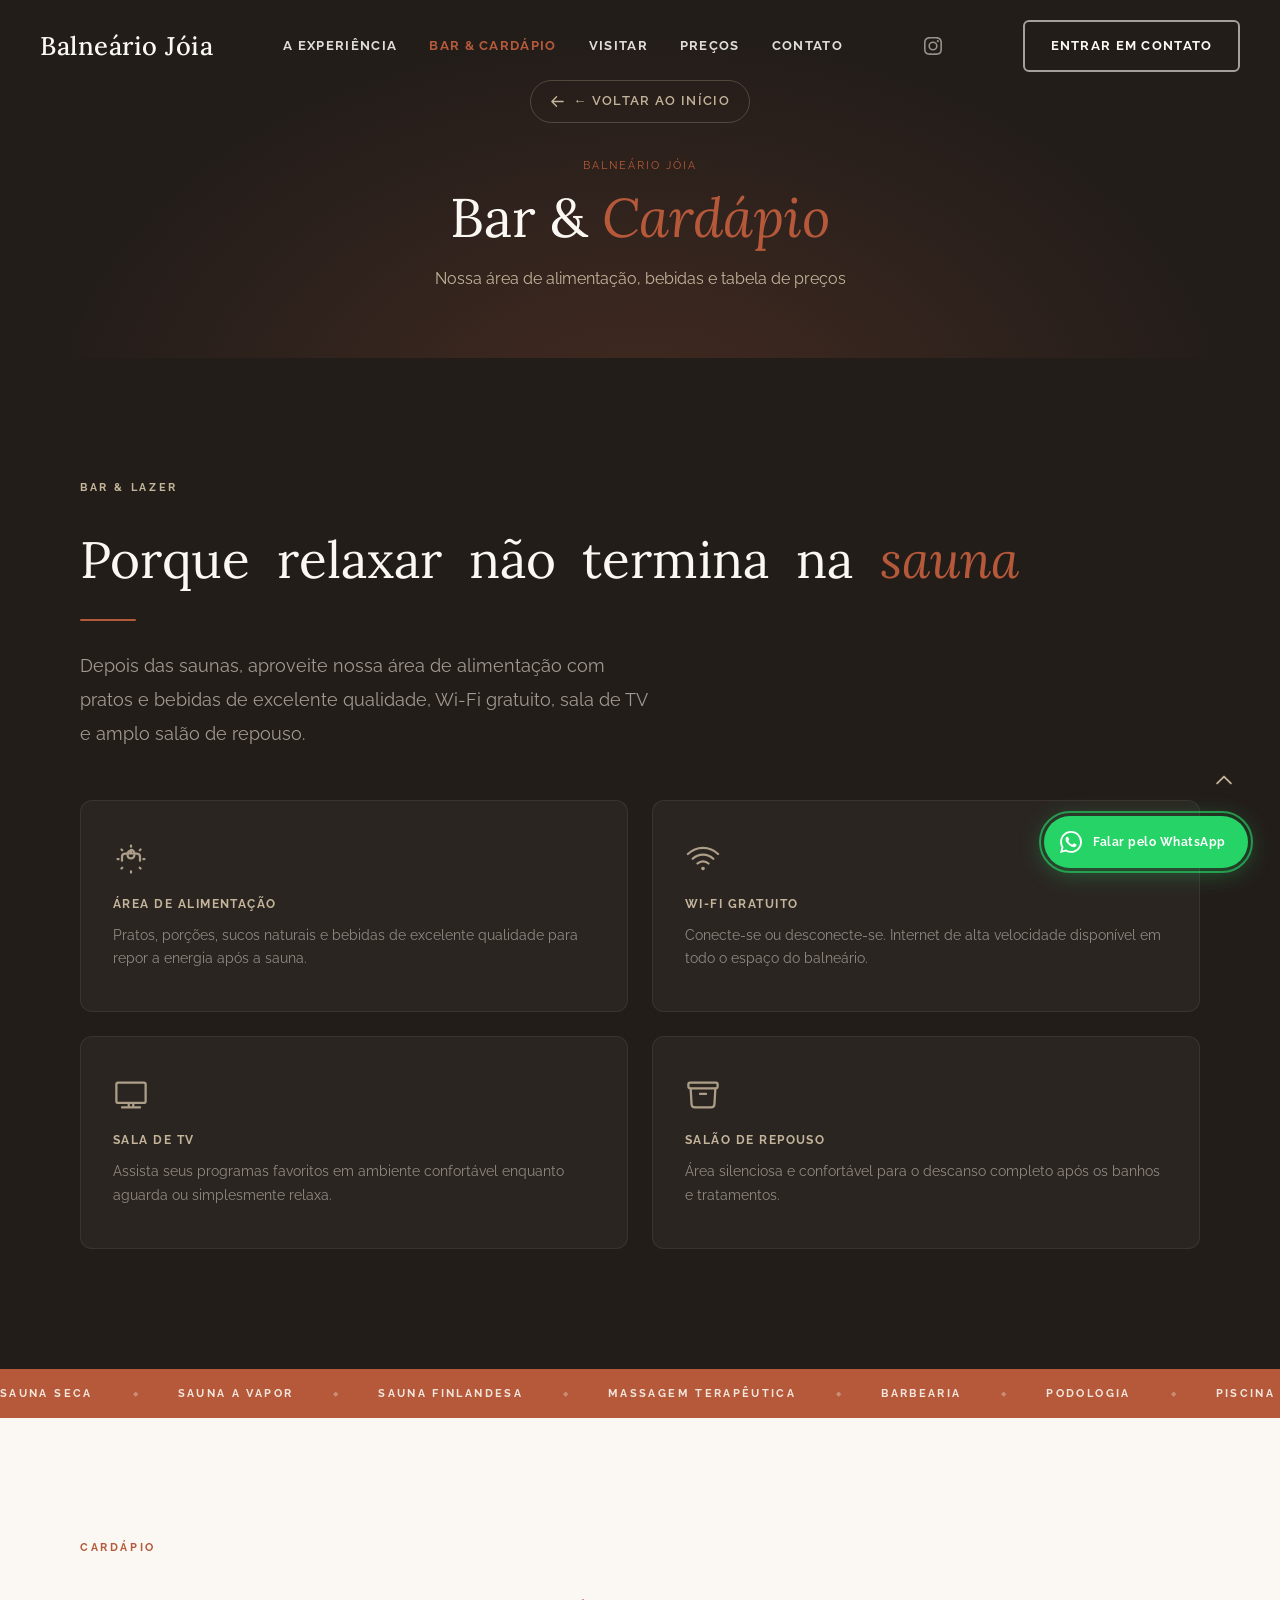
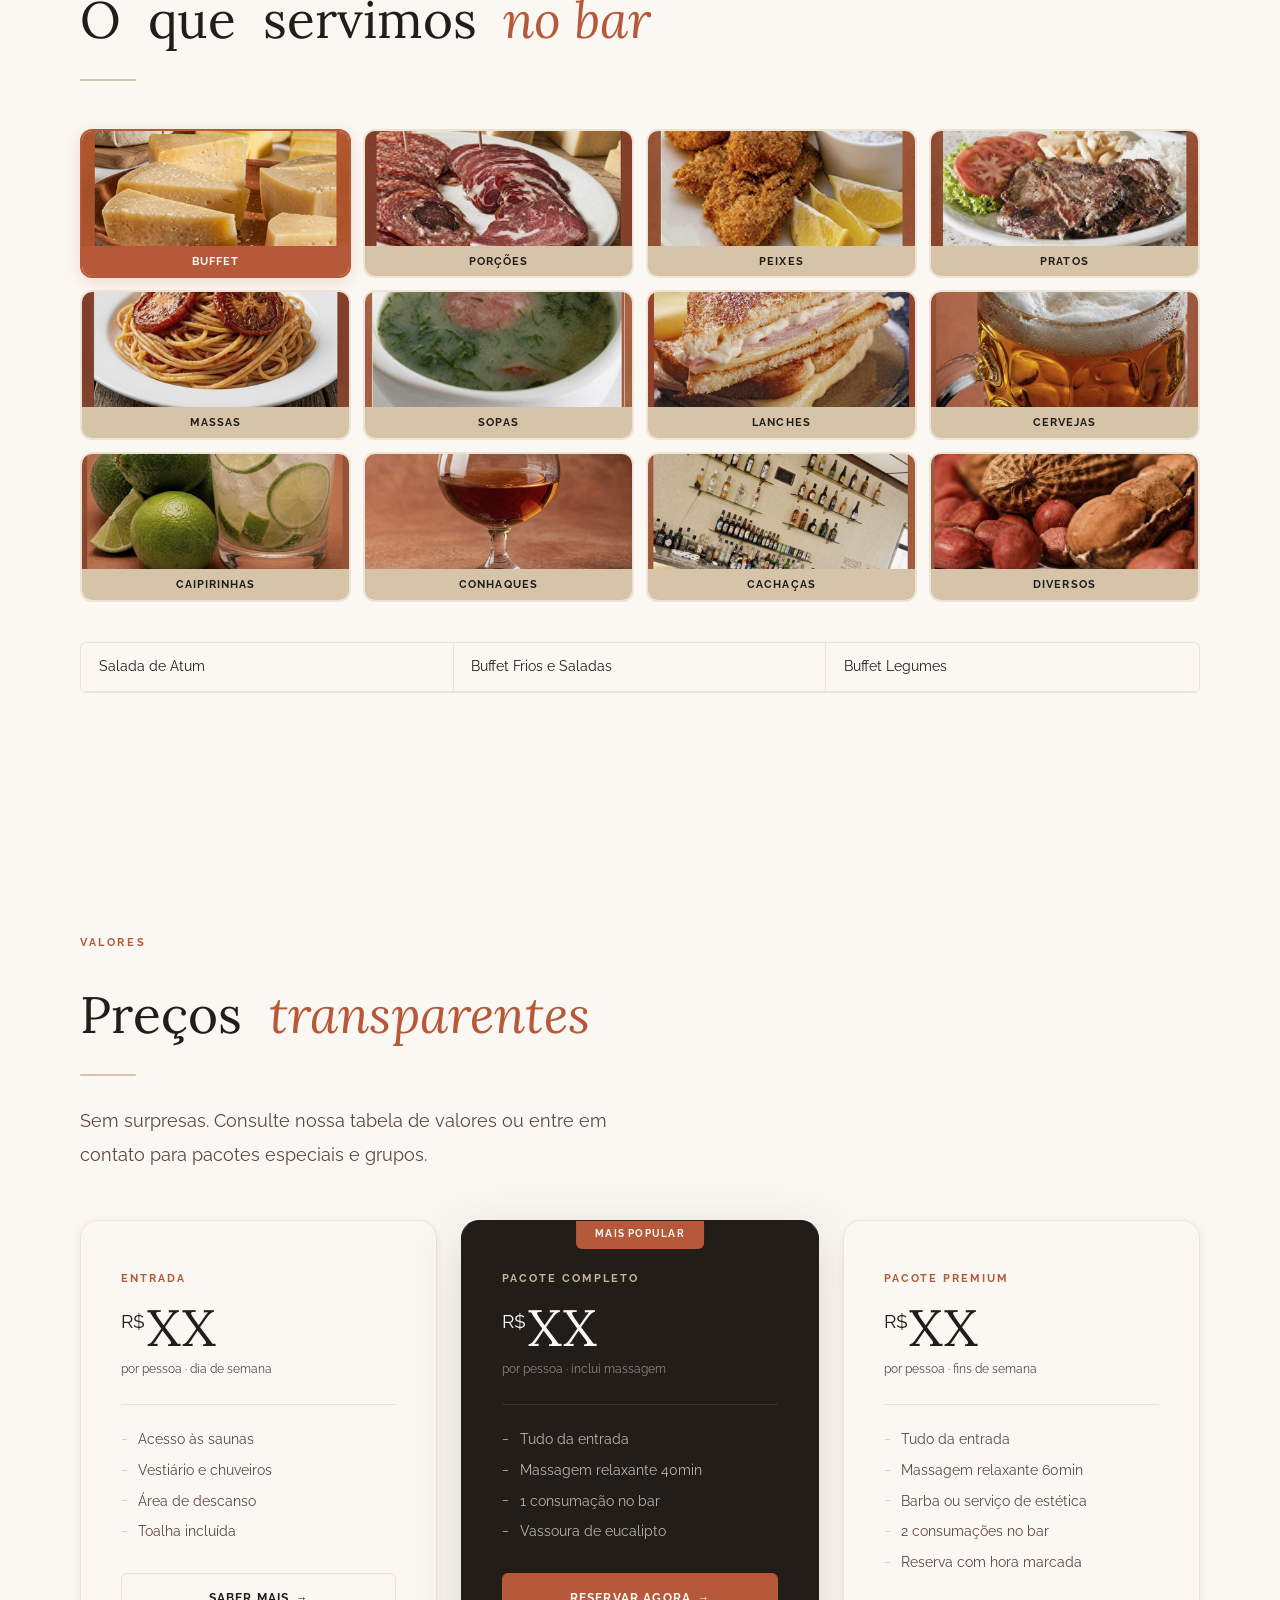
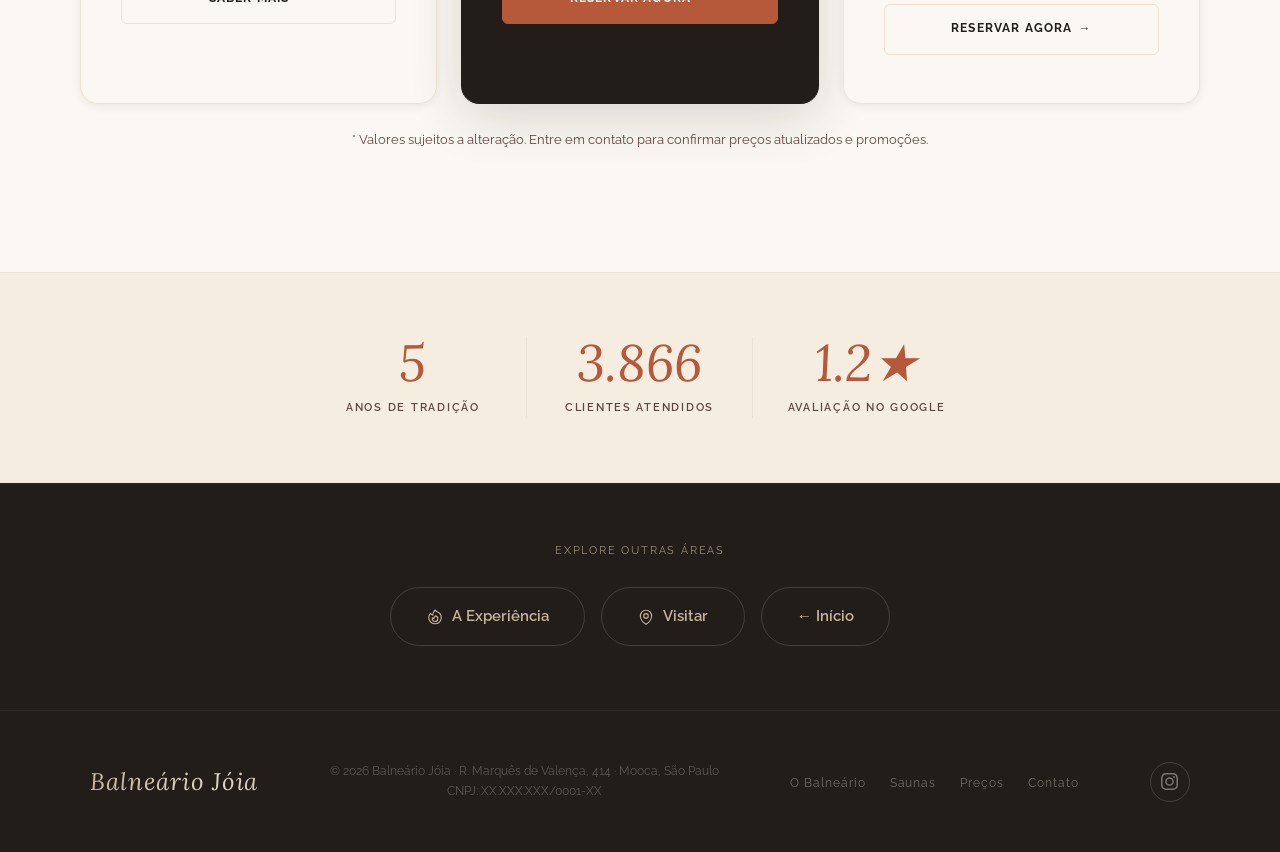
==== bar-cardapio.html @ a82e8d59 "Reestrutura site em 4 páginas independentes com loaders únicos Separa o site monolítico em index.htm" ====
<!DOCTYPE html>
<html lang="pt-BR">
<head>
<meta charset="UTF-8">
<meta name="viewport" content="width=device-width, initial-scale=1.0">
<meta name="description" content="Confira o cardápio completo do bar do Balneário Jóia: pratos, porções, bebidas e tabela de preços.">
<meta property="og:title" content="Bar & Cardápio — Menu e Preços | Balneário Jóia">
<meta property="og:description" content="Confira o cardápio completo do bar do Balneário Jóia: pratos, porções, bebidas e tabela de preços.">
<meta property="og:type" content="website">
<meta property="og:locale" content="pt_BR">
<meta property="og:image" content="img-sauna-seca-terracota.jpg">
<meta property="og:site_name" content="Balneário Jóia">
<meta name="twitter:card" content="summary_large_image">
<meta name="twitter:title" content="Bar & Cardápio — Menu e Preços | Balneário Jóia">
<meta name="twitter:description" content="Confira o cardápio completo do bar do Balneário Jóia: pratos, porções, bebidas e tabela de preços.">
<meta name="theme-color" content="#B5593A">
<meta name="keywords" content="sauna masculina São Paulo, balneário Mooca, sauna familiar SP, sauna zona leste, bem-estar São Paulo">
<title>Bar & Cardápio — Menu e Preços | Balneário Jóia</title>
<link rel="preconnect" href="https://fonts.googleapis.com">
<link rel="preconnect" href="https://fonts.gstatic.com" crossorigin>
<link href="https://fonts.googleapis.com/css2?family=Lora:ital,wght@0,400;0,500;0,600;1,400;1,500&family=Raleway:wght@300;400;500;600;700&display=swap" rel="stylesheet">
<link rel="stylesheet" href="style.css">
</head>
<body>

<!-- PAGE LOADER -->
<div id="page-loader" class="loader-consumo" role="status" aria-label="Carregando Bar e Cardápio">
  <div class="ldr-inner">
    <p class="ldr-brand">Balneário Jóia</p>
    <div class="ldr-vline" aria-hidden="true"></div>
    <div class="ldr-section-wrap">
      <h1 class="ldr-section">Bar &amp; Cardápio</h1>
      <div class="ldr-draw-line" aria-hidden="true"></div>
    </div>
    <div class="ldr-vline" aria-hidden="true"></div>
    <p class="ldr-location">Mooca, São Paulo</p>
  </div>
  <div class="ldr-progress" aria-hidden="true">
    <div class="ldr-dots">
      <div class="ldr-dot"></div>
      <div class="ldr-dot"></div>
      <div class="ldr-dot"></div>
      <div class="ldr-dot"></div>
      <div class="ldr-dot"></div>
    </div>
  </div>
</div>


<!-- Mobile Menu -->
<div class="mobile-menu" id="mobileMenu" role="dialog" aria-modal="true" aria-label="Menu de navegação">
  <button class="mobile-close" onclick="closeMobile()" aria-label="Fechar menu">✕</button>
  <a href="index.html" onclick="closeMobile()">Início</a>
  <a href="experiencia.html" onclick="closeMobile()">A Experiência</a>
  <a href="bar-cardapio.html" style="opacity:0.5;pointer-events:none;" onclick="closeMobile()">Bar &amp; Cardápio</a>
  <a href="visitar.html" onclick="closeMobile()">Visitar</a>
  <a href="bar-cardapio.html#precos" onclick="closeMobile()">Preços</a>
  <a href="visitar.html#horarios" onclick="closeMobile()">Contato</a>
  <a href="https://wa.me/551126010545" style="color: #25D366;" target="_blank" rel="noopener">WhatsApp</a>
</div>


<!-- SCROLL PROGRESS BAR -->
<div id="scroll-progress" aria-hidden="true"></div>


<!-- NAV -->
<nav id="mainNav">
  <a href="index.html" class="nav-logo">Balneário Jóia</a>
  <ul class="nav-links">
    <li><a href="experiencia.html">A Experiência</a></li>
    <li><a href="bar-cardapio.html" class="nav-current">Bar &amp; Cardápio</a></li>
    <li><a href="visitar.html">Visitar</a></li>
    <li><a href="bar-cardapio.html#precos">Preços</a></li>
    <li><a href="visitar.html#horarios">Contato</a></li>
  </ul>
  <a href="https://www.instagram.com/balneariojoia/" class="nav-ig" target="_blank" rel="noopener" aria-label="Instagram do Balneário Jóia">
    <svg viewBox="0 0 24 24" style="width:18px;height:18px;fill:currentColor;display:block;" aria-hidden="true"><path d="M12 2.163c3.204 0 3.584.012 4.85.07 1.366.062 2.633.337 3.608 1.311.975.975 1.249 2.242 1.311 3.608.058 1.266.07 1.646.07 4.85s-.012 3.584-.07 4.85c-.062 1.366-.337 2.633-1.311 3.608-.975.975-2.242 1.249-3.608 1.311-1.266.058-1.646.07-4.85.07s-3.584-.012-4.85-.07c-1.366-.062-2.633-.337-3.608-1.311-.975-.975-1.249-2.242-1.311-3.608C2.175 15.584 2.163 15.204 2.163 12s.012-3.584.07-4.85c.062-1.366.337-2.633 1.311-3.608.975-.975 2.242-1.249 3.608-1.311C8.416 2.175 8.796 2.163 12 2.163zm0-2.163C8.741 0 8.332.013 7.052.072 5.197.157 3.355.673 2.014 2.014.673 3.355.157 5.197.072 7.052.013 8.332 0 8.741 0 12c0 3.259.013 3.668.072 4.948.085 1.855.601 3.697 1.942 5.038 1.341 1.341 3.183 1.857 5.038 1.942C8.332 23.987 8.741 24 12 24s3.668-.013 4.948-.072c1.855-.085 3.697-.601 5.038-1.942 1.341-1.341 1.857-3.183 1.942-5.038.059-1.28.072-1.689.072-4.948s-.013-3.668-.072-4.948c-.085-1.855-.601-3.697-1.942-5.038C20.645.673 18.803.157 16.948.072 15.668.013 15.259 0 12 0zm0 5.838a6.162 6.162 0 1 0 0 12.324 6.162 6.162 0 0 0 0-12.324zm0 10.162a4 4 0 1 1 0-8 4 4 0 0 1 0 8zm6.406-11.845a1.44 1.44 0 1 0 0 2.881 1.44 1.44 0 0 0 0-2.881z"/></svg>
  </a>
  <a href="https://wa.me/551126010545" class="nav-cta" target="_blank" rel="noopener">Entrar em contato</a>
  <button class="nav-hamburger" onclick="openMobile()" aria-label="Abrir menu">
    <span></span><span></span><span></span>
  </button>
</nav>


<!-- CABEÇALHO DA PÁGINA -->
<div class="page-banner">
  <a href="index.html" class="page-banner-back">
    <svg viewBox="0 0 24 24" fill="none" stroke="currentColor" stroke-width="2.2" aria-hidden="true"><path stroke-linecap="round" stroke-linejoin="round" d="M10.5 19.5L3 12m0 0l7.5-7.5M3 12h18"/></svg>
    ← Voltar ao início
  </a>
  <p class="page-banner-label">Balneário Jóia</p>
  <h1 class="page-banner-title">Bar &amp; <em>Cardápio</em></h1>
  <p class="page-banner-sub">Nossa área de alimentação, bebidas e tabela de preços</p>
</div>


<!-- BAR & LAZER -->
<section id="bar" class="bar-lazer">
  <div class="container">
    <div class="reveal">
      <span class="section-label" style="color: var(--stone);">Bar & Lazer</span>
      <h2 class="section-title">Porque relaxar não termina na <em>sauna</em></h2>
      <div class="divider"></div>
      <p class="section-body">Depois das saunas, aproveite nossa área de alimentação com pratos e bebidas de excelente qualidade, Wi-Fi gratuito, sala de TV e amplo salão de repouso.</p>
    </div>
    <div class="bar-features">
      <div class="bar-feature reveal reveal-delay-1">
        <div class="bar-feature-icon" aria-hidden="true">
          <svg viewBox="0 0 24 24" fill="none" stroke="currentColor" stroke-width="1.5"><path stroke-linecap="round" stroke-linejoin="round" d="M12 8.25v-1.5m0 1.5c-1.355 0-2.697.056-4.024.166C6.845 8.51 6 9.473 6 10.608v2.513m6-4.871c1.355 0 2.697.056 4.024.166C17.155 8.51 18 9.473 18 10.608v2.513m-6-7.135a2.25 2.25 0 012.25 2.25v1.125a2.25 2.25 0 01-2.25 2.25A2.25 2.25 0 019.75 9.75V8.625A2.25 2.25 0 0112 6.375zM12 3v.75m0 16.5v.75M3 12h.75m16.5 0H21M5.636 5.636l.53.53m11.668 11.668l.53.53M5.636 18.364l.53-.53m11.668-11.668l.53-.53"/></svg>
        </div>
        <div class="bar-feature-title">Área de Alimentação</div>
        <div class="bar-feature-desc">Pratos, porções, sucos naturais e bebidas de excelente qualidade para repor a energia após a sauna.</div>
      </div>
      <div class="bar-feature reveal reveal-delay-2">
        <div class="bar-feature-icon" aria-hidden="true">
          <svg viewBox="0 0 24 24" fill="none" stroke="currentColor" stroke-width="1.5"><path stroke-linecap="round" stroke-linejoin="round" d="M8.288 15.038a5.25 5.25 0 017.424 0M5.106 11.856c3.807-3.808 9.98-3.808 13.788 0M1.924 8.674c5.565-5.565 14.587-5.565 20.152 0M12.53 18.22l-.53.53-.53-.53a.75.75 0 011.06 0z"/></svg>
        </div>
        <div class="bar-feature-title">Wi-Fi Gratuito</div>
        <div class="bar-feature-desc">Conecte-se ou desconecte-se. Internet de alta velocidade disponível em todo o espaço do balneário.</div>
      </div>
      <div class="bar-feature reveal reveal-delay-3">
        <div class="bar-feature-icon" aria-hidden="true">
          <svg viewBox="0 0 24 24" fill="none" stroke="currentColor" stroke-width="1.5"><path stroke-linecap="round" stroke-linejoin="round" d="M6 20.25h12m-7.5-3v3m3-3v3m-10.125-3h17.25c.621 0 1.125-.504 1.125-1.125V4.875c0-.621-.504-1.125-1.125-1.125H3.375c-.621 0-1.125.504-1.125 1.125v11.25c0 .621.504 1.125 1.125 1.125z"/></svg>
        </div>
        <div class="bar-feature-title">Sala de TV</div>
        <div class="bar-feature-desc">Assista seus programas favoritos em ambiente confortável enquanto aguarda ou simplesmente relaxa.</div>
      </div>
      <div class="bar-feature reveal reveal-delay-4">
        <div class="bar-feature-icon" aria-hidden="true">
          <svg viewBox="0 0 24 24" fill="none" stroke="currentColor" stroke-width="1.5"><path stroke-linecap="round" stroke-linejoin="round" d="M20.25 7.5l-.625 10.632a2.25 2.25 0 01-2.247 2.118H6.622a2.25 2.25 0 01-2.247-2.118L3.75 7.5M10 11.25h4M3.375 7.5h17.25c.621 0 1.125-.504 1.125-1.125v-1.5c0-.621-.504-1.125-1.125-1.125H3.375c-.621 0-1.125.504-1.125 1.125v1.5c0 .621.504 1.125 1.125 1.125z"/></svg>
        </div>
        <div class="bar-feature-title">Salão de Repouso</div>
        <div class="bar-feature-desc">Área silenciosa e confortável para o descanso completo após os banhos e tratamentos.</div>
      </div>
    </div>
  </div>
</section>


<!-- MARQUEE STRIP -->
<div class="marquee-strip" aria-hidden="true">
  <div class="marquee-track">
    <span class="marquee-item">Sauna Seca</span><span class="marquee-sep">◆</span>
    <span class="marquee-item">Sauna a Vapor</span><span class="marquee-sep">◆</span>
    <span class="marquee-item">Sauna Finlandesa</span><span class="marquee-sep">◆</span>
    <span class="marquee-item">Massagem Terapêutica</span><span class="marquee-sep">◆</span>
    <span class="marquee-item">Barbearia</span><span class="marquee-sep">◆</span>
    <span class="marquee-item">Podologia</span><span class="marquee-sep">◆</span>
    <span class="marquee-item">Piscina Aquecida</span><span class="marquee-sep">◆</span>
    <span class="marquee-item">Salão de Repouso</span><span class="marquee-sep">◆</span>
    <span class="marquee-item">Bar & Lazer</span><span class="marquee-sep">◆</span>
    <span class="marquee-item">Estética Masculina</span><span class="marquee-sep">◆</span>
    <!-- duplicate for seamless loop -->
    <span class="marquee-item">Sauna Seca</span><span class="marquee-sep">◆</span>
    <span class="marquee-item">Sauna a Vapor</span><span class="marquee-sep">◆</span>
    <span class="marquee-item">Sauna Finlandesa</span><span class="marquee-sep">◆</span>
    <span class="marquee-item">Massagem Terapêutica</span><span class="marquee-sep">◆</span>
    <span class="marquee-item">Barbearia</span><span class="marquee-sep">◆</span>
    <span class="marquee-item">Podologia</span><span class="marquee-sep">◆</span>
    <span class="marquee-item">Piscina Aquecida</span><span class="marquee-sep">◆</span>
    <span class="marquee-item">Salão de Repouso</span><span class="marquee-sep">◆</span>
    <span class="marquee-item">Bar & Lazer</span><span class="marquee-sep">◆</span>
    <span class="marquee-item">Estética Masculina</span><span class="marquee-sep">◆</span>
  </div>
</div>


<!-- CARDÁPIO -->
<section class="cardapio">
  <div class="container">
    <div class="reveal">
      <span class="section-label">Cardápio</span>
      <h2 class="section-title">O que servimos <em>no bar</em></h2>
      <div class="divider"></div>
    </div>
    <div class="cardapio-wrap reveal">
      <div class="tabs-nav-wrap">
        <div class="tabs-nav" id="tabsNav">
          <button class="tab-btn active" data-tab="buffet"><img src="img-buffet-cor.png" alt="Buffet" loading="lazy"><span>Buffet</span></button>
          <button class="tab-btn" data-tab="porcoes"><img src="img-porcoes-cor.png" alt="Porções" loading="lazy"><span>Porções</span></button>
          <button class="tab-btn" data-tab="peixes"><img src="img-peixes-cor.png" alt="Peixes" loading="lazy"><span>Peixes</span></button>
          <button class="tab-btn" data-tab="pratos"><img src="img-pratos-cor.png" alt="Pratos" loading="lazy"><span>Pratos</span></button>
          <button class="tab-btn" data-tab="massas"><img src="img-massas-cor.png" alt="Massas" loading="lazy"><span>Massas</span></button>
          <button class="tab-btn" data-tab="sopas"><img src="img-sopas-cor.png" alt="Sopas" loading="lazy"><span>Sopas</span></button>
          <button class="tab-btn" data-tab="lanches"><img src="img-lanches-cor.png" alt="Lanches" loading="lazy"><span>Lanches</span></button>
          <button class="tab-btn" data-tab="cervejas"><img src="img-cervejas-cor.png" alt="Cervejas" loading="lazy"><span>Cervejas</span></button>
          <button class="tab-btn" data-tab="caipirinhas"><img src="img-caipirinha-cor.png" alt="Caipirinhas" loading="lazy"><span>Caipirinhas</span></button>
          <button class="tab-btn" data-tab="conhaques"><img src="img-conhaques-cor.png" alt="Conhaques" loading="lazy"><span>Conhaques</span></button>
          <button class="tab-btn" data-tab="cachacas"><img src="img-cachacas-cor.png" alt="Cachaças" loading="lazy"><span>Cachaças</span></button>
          <button class="tab-btn" data-tab="diversos"><img src="img-diversos-cor.png" alt="Diversos" loading="lazy"><span>Diversos</span></button>
        </div>
      </div>

      <div class="tab-panel active" id="tab-buffet">
        <div class="menu-grid">
          <div class="menu-item">Salada de Atum</div>
          <div class="menu-item">Buffet Frios e Saladas</div>
          <div class="menu-item">Buffet Legumes</div>
        </div>
      </div>
      <div class="tab-panel" id="tab-porcoes">
        <div class="menu-grid">
          <div class="menu-item">Batata Frita</div>
          <div class="menu-item">Calabresa</div>
          <div class="menu-item">Picanha</div>
          <div class="menu-item">Filet Mignon</div>
          <div class="menu-item">Frango à Passarinho</div>
          <div class="menu-item">Nuggets</div>
          <div class="menu-item">Filet de Frango</div>
          <div class="menu-item">Pastel (Carne / Queijo / Palmito)</div>
          <div class="menu-item">Omelete</div>
          <div class="menu-item">Arroz</div>
        </div>
      </div>
      <div class="tab-panel" id="tab-peixes">
        <div class="menu-grid">
          <div class="menu-item">Isca de Peixe (Cação)</div>
          <div class="menu-item">Porquinho</div>
          <div class="menu-item">Manjuba</div>
        </div>
      </div>
      <div class="tab-panel" id="tab-pratos">
        <div class="menu-grid">
          <div class="menu-item">Picanha</div>
          <div class="menu-item">Filet Mignon</div>
          <div class="menu-item">Filet de Frango</div>
          <div class="menu-item">Filet de Peixe</div>
          <div class="menu-item">Arroz de Braga</div>
        </div>
      </div>
      <div class="tab-panel" id="tab-massas">
        <div class="menu-grid">
          <div class="menu-item">Espaguete Alho e Óleo</div>
          <div class="menu-item">Espaguete ao Sugo</div>
          <div class="menu-item">Espaguete à Bolonhesa</div>
        </div>
      </div>
      <div class="tab-panel" id="tab-sopas">
        <div class="menu-grid">
          <div class="menu-item">Caldo Verde</div>
          <div class="menu-item">Caldo de Mocotó</div>
          <div class="menu-item">Caldo de Feijão</div>
        </div>
      </div>
      <div class="tab-panel" id="tab-lanches">
        <div class="menu-grid">
          <div class="menu-item">Misto</div>
          <div class="menu-item">Bauru</div>
          <div class="menu-item">Americano</div>
          <div class="menu-item">Churrasco</div>
          <div class="menu-item">Calabresa</div>
          <div class="menu-item">X Churrasco</div>
          <div class="menu-item">X Calabresa</div>
          <div class="menu-item">Hamburguer</div>
          <div class="menu-item">X Burguer</div>
          <div class="menu-item">X Bacon</div>
          <div class="menu-item">X Salada</div>
          <div class="menu-item">X Tudo</div>
          <div class="menu-item">Filet de Frango</div>
          <div class="menu-item">Mortadela</div>
        </div>
      </div>
      <div class="tab-panel" id="tab-cervejas">
        <div class="menu-grid">
          <div class="menu-item">Antártica</div>
          <div class="menu-item">Brahma</div>
          <div class="menu-item">Itaipava</div>
          <div class="menu-item">Bohemia</div>
          <div class="menu-item">Serra Malte</div>
          <div class="menu-item">Original</div>
          <div class="menu-item">1/2 Bohemia</div>
          <div class="menu-item">1/2 Cerveja</div>
          <div class="menu-item">Munich</div>
          <div class="menu-item">Xingu</div>
          <div class="menu-item">Nortenha</div>
          <div class="menu-item">Sem álcool</div>
          <div class="menu-item">Malzebier</div>
        </div>
      </div>
      <div class="tab-panel" id="tab-caipirinhas">
        <div class="menu-grid">
          <div class="menu-item">Caipirinha</div>
          <div class="menu-item">Caipirinha Dupla</div>
          <div class="menu-item">Caipiríssima</div>
          <div class="menu-item">Caipiríssima Dupla</div>
        </div>
      </div>
      <div class="tab-panel" id="tab-conhaques">
        <div class="menu-grid">
          <div class="menu-item">São João Barra</div>
          <div class="menu-item">Dreher</div>
          <div class="menu-item">Domeq</div>
          <div class="menu-item">Macieira</div>
          <div class="menu-item">Fundador</div>
        </div>
      </div>
      <div class="tab-panel" id="tab-cachacas">
        <div class="menu-grid">
          <div class="menu-item">51</div>
          <div class="menu-item">Velho Barreiro</div>
          <div class="menu-item">Ypioca</div>
          <div class="menu-item">São Francisco</div>
          <div class="menu-item">Solar</div>
          <div class="menu-item">3 Coroneis</div>
          <div class="menu-item">Boazinha</div>
          <div class="menu-item">Seleta</div>
          <div class="menu-item">Espírito de Minas</div>
        </div>
      </div>
      <div class="tab-panel" id="tab-diversos">
        <div class="menu-grid">
          <div class="menu-item">Amendoim / Castanha / Tremoço / Torresmo</div>
          <div class="menu-item">Alheira (unid.) / Calabresa (ped.) / Pão de Alho</div>
          <div class="menu-item">Kibe (unid.) / Coxinha / Café Expresso</div>
          <div class="menu-item">Água / Refrigerante / Sucos Del Valle / Iced Tea</div>
          <div class="menu-item">Energético / Gatorade / Água de Coco / Kero Coco / Guaraviton / Taffman E</div>
        </div>
      </div>
    </div>
  </div>
</section>


<!-- PREÇOS -->
<section id="precos">
  <div class="container">
    <div class="reveal">
      <span class="section-label">Valores</span>
      <h2 class="section-title">Preços <em>transparentes</em></h2>
      <div class="divider"></div>
      <p class="section-body">Sem surpresas. Consulte nossa tabela de valores ou entre em contato para pacotes especiais e grupos.</p>
    </div>
    <div class="precos-grid">
      <div class="preco-card reveal reveal-delay-1">
        <div class="preco-plano">Entrada</div>
        <div class="preco-valor"><span>R$</span>XX</div>
        <div class="preco-periodo">por pessoa · dia de semana</div>
        <div class="preco-divider"></div>
        <ul class="preco-items">
          <li>Acesso às saunas</li>
          <li>Vestiário e chuveiros</li>
          <li>Área de descanso</li>
          <li>Toalha incluída</li>
        </ul>
        <a href="https://wa.me/551126010545" class="preco-cta" target="_blank" rel="noopener">Saber mais</a>
      </div>
      <div class="preco-card destaque reveal reveal-delay-2">
        <div class="preco-tag-best">Mais popular</div>
        <div class="preco-plano">Pacote Completo</div>
        <div class="preco-valor"><span>R$</span>XX</div>
        <div class="preco-periodo">por pessoa · inclui massagem</div>
        <div class="preco-divider"></div>
        <ul class="preco-items">
          <li>Tudo da entrada</li>
          <li>Massagem relaxante 40min</li>
          <li>1 consumação no bar</li>
          <li>Vassoura de eucalipto</li>
        </ul>
        <a href="https://wa.me/551126010545" class="preco-cta" target="_blank" rel="noopener">Reservar agora</a>
      </div>
      <div class="preco-card reveal reveal-delay-3">
        <div class="preco-plano">Pacote Premium</div>
        <div class="preco-valor"><span>R$</span>XX</div>
        <div class="preco-periodo">por pessoa · fins de semana</div>
        <div class="preco-divider"></div>
        <ul class="preco-items">
          <li>Tudo da entrada</li>
          <li>Massagem relaxante 60min</li>
          <li>Barba ou serviço de estética</li>
          <li>2 consumações no bar</li>
          <li>Reserva com hora marcada</li>
        </ul>
        <a href="https://wa.me/551126010545" class="preco-cta" target="_blank" rel="noopener">Reservar agora</a>
      </div>
    </div>
    <p style="text-align: center; margin-top: 1.5rem; font-size: 0.8rem; color: var(--muted);">
      * Valores sujeitos a alteração. Entre em contato para confirmar preços atualizados e promoções.
    </p>
  </div>
</section>


<!-- CONTADOR DE PROVA SOCIAL -->
<div class="contador-strip reveal">
  <div class="container">
    <div class="contador-grid">
      <div class="contador-item">
        <span class="contador-num" data-target="20">0</span>
        <span class="contador-label">Anos de tradição</span>
      </div>
      <div class="contador-item">
        <span class="contador-num" data-target="15000">0</span>
        <span class="contador-label">Clientes atendidos</span>
      </div>
      <div class="contador-item">
        <span class="contador-num" data-suffix="★" data-target="4.8" data-float="true">0</span>
        <span class="contador-label">Avaliação no Google</span>
      </div>
    </div>
  </div>
</div>


<!-- NAVEGAÇÃO ENTRE PÁGINAS -->
<div class="between-pages-nav">
  <span class="between-pages-label">Explore outras áreas</span>
  <div class="between-pages-btns">
    <a href="experiencia.html" class="between-page-btn"><svg viewBox="0 0 24 24" fill="none" stroke="currentColor"><path stroke-linecap="round" stroke-linejoin="round" d="M15.362 5.214A8.252 8.252 0 0112 21 8.25 8.25 0 016.038 7.048 8.287 8.287 0 009 9.6a8.983 8.983 0 013.361-6.867 8.21 8.21 0 003 2.48z"/><path stroke-linecap="round" stroke-linejoin="round" d="M12 18a3.75 3.75 0 00.495-7.467 5.99 5.99 0 00-1.925 3.546 5.974 5.974 0 01-2.133-1A3.75 3.75 0 0012 18z"/></svg> A Experiência</a>
    <a href="visitar.html" class="between-page-btn"><svg viewBox="0 0 24 24" fill="none" stroke="currentColor"><path stroke-linecap="round" stroke-linejoin="round" d="M15 10.5a3 3 0 11-6 0 3 3 0 016 0z"/><path stroke-linecap="round" stroke-linejoin="round" d="M19.5 10.5c0 7.142-7.5 11.25-7.5 11.25S4.5 17.642 4.5 10.5a7.5 7.5 0 1115 0z"/></svg> Visitar</a>
    <a href="index.html" class="between-page-btn">← Início</a>
  </div>
</div>


<!-- FOOTER -->
<footer>
  <div class="footer-inner">
    <div class="footer-logo">Balneário Jóia</div>
    <p class="footer-copy">
      © 2026 Balneário Jóia · R. Marquês de Valença, 414 · Mooca, São Paulo<br>
      CNPJ: XX.XXX.XXX/0001-XX
    </p>
    <ul class="footer-links">
      <li><a href="#sobre">O Balneário</a></li>
      <li><a href="#saunas">Saunas</a></li>
      <li><a href="#precos">Preços</a></li>
      <li><a href="#horarios">Contato</a></li>
    </ul>
    <div class="footer-social">
      <a href="https://www.instagram.com/balneariojoia/" target="_blank" rel="noopener" aria-label="Instagram do Balneário Jóia">
        <svg viewBox="0 0 24 24" aria-hidden="true"><path d="M12 2.163c3.204 0 3.584.012 4.85.07 1.366.062 2.633.337 3.608 1.311.975.975 1.249 2.242 1.311 3.608.058 1.266.07 1.646.07 4.85s-.012 3.584-.07 4.85c-.062 1.366-.337 2.633-1.311 3.608-.975.975-2.242 1.249-3.608 1.311-1.266.058-1.646.07-4.85.07s-3.584-.012-4.85-.07c-1.366-.062-2.633-.337-3.608-1.311-.975-.975-1.249-2.242-1.311-3.608C2.175 15.584 2.163 15.204 2.163 12s.012-3.584.07-4.85c.062-1.366.337-2.633 1.311-3.608.975-.975 2.242-1.249 3.608-1.311C8.416 2.175 8.796 2.163 12 2.163zm0-2.163C8.741 0 8.332.013 7.052.072 5.197.157 3.355.673 2.014 2.014.673 3.355.157 5.197.072 7.052.013 8.332 0 8.741 0 12c0 3.259.013 3.668.072 4.948.085 1.855.601 3.697 1.942 5.038 1.341 1.341 3.183 1.857 5.038 1.942C8.332 23.987 8.741 24 12 24s3.668-.013 4.948-.072c1.855-.085 3.697-.601 5.038-1.942 1.341-1.341 1.857-3.183 1.942-5.038.059-1.28.072-1.689.072-4.948s-.013-3.668-.072-4.948c-.085-1.855-.601-3.697-1.942-5.038C20.645.673 18.803.157 16.948.072 15.668.013 15.259 0 12 0zm0 5.838a6.162 6.162 0 1 0 0 12.324 6.162 6.162 0 0 0 0-12.324zm0 10.162a4 4 0 1 1 0-8 4 4 0 0 1 0 8zm6.406-11.845a1.44 1.44 0 1 0 0 2.881 1.44 1.44 0 0 0 0-2.881z"/></svg>
      </a>
    </div>
  </div>
</footer>


<!-- BOTÃO VOLTAR AO TOPO -->
<button id="back-to-top" aria-label="Voltar ao topo da página">
  <span id="back-to-top-label">Topo</span>
  <svg viewBox="0 0 24 24" aria-hidden="true"><path stroke-linecap="round" stroke-linejoin="round" d="M4.5 15.75l7.5-7.5 7.5 7.5"/></svg>
</button>


<!-- WHATSAPP FLUTUANTE -->
<a href="https://wa.me/551126010545" class="whatsapp-float" target="_blank" rel="noopener" aria-label="Conversar no WhatsApp">
  <span class="whatsapp-icon">
    <svg viewBox="0 0 24 24" aria-hidden="true"><path d="M17.472 14.382c-.297-.149-1.758-.867-2.03-.967-.273-.099-.471-.148-.67.15-.197.297-.767.966-.94 1.164-.173.199-.347.223-.644.075-.297-.15-1.255-.463-2.39-1.475-.883-.788-1.48-1.761-1.653-2.059-.173-.297-.018-.458.13-.606.134-.133.298-.347.446-.52.149-.174.198-.298.298-.497.099-.198.05-.371-.025-.52-.075-.149-.669-1.612-.916-2.207-.242-.579-.487-.5-.669-.51-.173-.008-.371-.01-.57-.01-.198 0-.52.074-.792.372-.272.297-1.04 1.016-1.04 2.479 0 1.462 1.065 2.875 1.213 3.074.149.198 2.096 3.2 5.077 4.487.709.306 1.262.489 1.694.625.712.227 1.36.195 1.871.118.571-.085 1.758-.719 2.006-1.413.248-.694.248-1.289.173-1.413-.074-.124-.272-.198-.57-.347m-5.421 7.403h-.004a9.87 9.87 0 01-5.031-1.378l-.361-.214-3.741.982.998-3.648-.235-.374a9.86 9.86 0 01-1.51-5.26c.001-5.45 4.436-9.884 9.888-9.884 2.64 0 5.122 1.03 6.988 2.898a9.825 9.825 0 012.893 6.994c-.003 5.45-4.437 9.884-9.885 9.884m8.413-18.297A11.815 11.815 0 0012.05 0C5.495 0 .16 5.335.157 11.892c0 2.096.547 4.142 1.588 5.945L.057 24l6.305-1.654a11.882 11.882 0 005.683 1.448h.005c6.554 0 11.89-5.335 11.893-11.893a11.821 11.821 0 00-3.48-8.413z"/></svg>
  </span>
  Falar pelo WhatsApp
</a>


<script src="script.js"></script>

</body>
</html>
---- style.css ----
:root {
    --cream: #F5EDE0;
    --warm-white: #FBF8F3;
    --sand: #D6C4A8;
    --sand-light: #EDE3D4;
    --terracotta: #B5593A;
    --terracotta-dark: #8C3E24;
    --terracotta-soft: rgba(181,89,58,0.12);
    --charcoal: #231D1A;
    --muted: #5A4740;
    --stone: #C4B49A;
    --stone-light: #E8DDD0;
    --wood: #7A5C3E;
    --font-display: 'Lora', Georgia, serif;
    --font-body: 'Raleway', sans-serif;
    --radius-sm: 6px;
    --radius: 12px;
    --radius-lg: 18px;
    --radius-pill: 50px;
    --transition: 0.35s cubic-bezier(0.25, 0.46, 0.45, 0.94);
    --shadow-sm: 0 2px 10px rgba(35,29,26,0.08);
    --shadow-md: 0 6px 28px rgba(35,29,26,0.11);
    --shadow-lg: 0 14px 52px rgba(35,29,26,0.16);
    --shadow-warm: 0 4px 24px rgba(181,89,58,0.22);
  }

  *, *::before, *::after { box-sizing: border-box; margin: 0; padding: 0; }
  html { scroll-behavior: smooth; }

  body {
    font-family: var(--font-body);
    background: var(--warm-white);
    color: var(--charcoal);
    font-size: 17px;
    line-height: 1.88;
    overflow-x: hidden;
  }

  :focus-visible {
    outline: 3px solid var(--terracotta);
    outline-offset: 4px;
    border-radius: 4px;
    box-shadow: 0 0 0 6px rgba(181,89,58,0.18);
  }

  /* ── NAV ── */
  nav {
    position: fixed;
    top: 0; left: 0; right: 0;
    z-index: 100;
    padding: 1.25rem 2.5rem;
    display: flex;
    align-items: center;
    justify-content: space-between;
    transition: background var(--transition), box-shadow var(--transition);
  }
  nav.scrolled {
    background: rgba(251,248,243,0.97);
    backdrop-filter: blur(16px);
    -webkit-backdrop-filter: blur(16px);
    box-shadow: 0 1px 0 rgba(35,29,26,0.08), 0 4px 20px rgba(35,29,26,0.06);
  }
  .nav-logo {
    font-family: var(--font-display);
    font-size: 1.6rem;
    font-weight: 500;
    color: var(--warm-white);
    letter-spacing: 0.02em;
    text-decoration: none;
    transition: color var(--transition);
  }
  nav.scrolled .nav-logo { color: var(--charcoal); }
  .nav-links {
    display: flex;
    gap: 2rem;
    list-style: none;
  }
  .nav-links a {
    font-size: 0.82rem;
    font-weight: 700;
    letter-spacing: 0.1em;
    text-transform: uppercase;
    text-decoration: none;
    color: rgba(251,248,243,0.88);
    transition: color var(--transition);
    cursor: pointer;
    padding: 0.5rem 0;
    min-height: 44px;
    display: inline-flex;
    align-items: center;
  }
  nav.scrolled .nav-links a { color: var(--muted); }
  .nav-links a:hover { color: var(--terracotta); }
  /* Active section indicator */
  .nav-links a.nav-active { color: var(--terracotta) !important; }
  .nav-links a.nav-active::after { transform: scaleX(1) !important; transform-origin: left !important; }
  .nav-cta {
    font-size: 0.8rem;
    font-weight: 700;
    letter-spacing: 0.1em;
    text-transform: uppercase;
    text-decoration: none;
    padding: 0.75rem 1.6rem;
    border: 2px solid rgba(251,248,243,0.6);
    border-radius: var(--radius-sm);
    color: var(--warm-white);
    transition: all var(--transition);
    cursor: pointer;
    min-height: 48px;
    display: inline-flex;
    align-items: center;
  }
  nav.scrolled .nav-cta {
    border-color: var(--terracotta);
    color: var(--terracotta);
  }
  .nav-cta:hover {
    background: var(--terracotta);
    border-color: var(--terracotta);
    color: var(--warm-white) !important;
  }
  .nav-ig {
    display: flex;
    align-items: center;
    justify-content: center;
    color: rgba(245,240,232,0.55);
    transition: color var(--transition);
    text-decoration: none;
    width: 40px;
    height: 40px;
  }
  nav.scrolled .nav-ig { color: var(--muted); }
  .nav-ig:hover { color: var(--terracotta); }
  @media (max-width: 900px) { .nav-ig { display: none; } }
  .nav-hamburger {
    display: none;
    flex-direction: column;
    gap: 5px;
    cursor: pointer;
    background: none;
    border: none;
    padding: 8px;
    min-width: 44px;
    min-height: 44px;
    align-items: center;
    justify-content: center;
  }
  .nav-hamburger span {
    display: block;
    width: 22px;
    height: 1.5px;
    background: var(--warm-white);
    transition: background var(--transition);
    border-radius: 2px;
  }
  nav.scrolled .nav-hamburger span { background: var(--charcoal); }

  /* ── HERO ── */
  .hero {
    position: relative;
    min-height: 100dvh;
    display: flex;
    align-items: center;
    justify-content: center;
    overflow: hidden;
    background: var(--charcoal);
  }
  /* Two-column hero layout */
  .hero-inner {
    position: relative;
    z-index: 2;
    width: 100%;
    max-width: 1120px;
    margin: 0 auto;
    padding: 7rem 2.5rem 5rem;
    display: grid;
    grid-template-columns: 1fr 360px;
    gap: 2rem;
    align-items: flex-end;
  }
  /* Floating image card */
  .hero-visual-card {
    position: relative;
    border-radius: var(--radius-lg);
    overflow: hidden;
    box-shadow:
      0 24px 64px rgba(0,0,0,0.45),
      0 0 0 1px rgba(245,237,224,0.07);
    animation: fadeUp 1.2s 0.6s ease both;
    height: 460px;
    flex-shrink: 0;
    opacity: 0.82;
    margin-left: -1.5rem;
    margin-bottom: -1.5rem;
    transition: opacity var(--transition);
  }
  .hero-visual-card:hover { opacity: 0.95; }
  .hero-visual-card img {
    width: 100%;
    height: 100%;
    object-fit: cover;
    object-position: center;
    display: block;
    transition: transform 0.8s ease;
  }
  .hero-visual-card:hover img { transform: scale(1.04); }
  .hero-visual-card::after {
    content: '';
    position: absolute;
    inset: 0;
    border: 1px solid rgba(245,237,224,0.08);
    border-radius: var(--radius-lg);
    pointer-events: none;
    z-index: 1;
  }
  .hero-card-label {
    position: absolute;
    bottom: 1.25rem;
    left: 1.25rem;
    right: 1.25rem;
    padding: 0.85rem 1.1rem;
    background: rgba(18,11,7,0.75);
    backdrop-filter: blur(14px);
    -webkit-backdrop-filter: blur(14px);
    border-radius: var(--radius);
    border: 1px solid rgba(245,237,224,0.1);
    z-index: 2;
    display: flex;
    align-items: center;
    gap: 0.75rem;
  }
  .hero-card-dot {
    width: 7px;
    height: 7px;
    border-radius: 50%;
    background: var(--terracotta);
    flex-shrink: 0;
    animation: dotPulse 2.2s ease-in-out infinite;
  }
  @keyframes dotPulse {
    0%, 100% { opacity: 1; transform: scale(1); }
    50%       { opacity: 0.5; transform: scale(0.75); }
  }
  .hero-card-text {
    font-size: 0.7rem;
    font-weight: 600;
    letter-spacing: 0.14em;
    text-transform: uppercase;
    color: rgba(245,237,224,0.8);
    font-family: var(--font-body);
  }
  @media (max-width: 900px) {
    .hero-inner {
      grid-template-columns: 1fr;
      padding: 7rem 1.5rem 5rem;
      gap: 2.5rem;
    }
    .hero-visual-card { height: 300px; }
  }
  @media (max-width: 600px) {
    .hero-visual-card { display: none; }
  }
  .hero-bg {
    position: absolute;
    inset: 0;
    overflow: hidden;
  }
  .hero-bg::after {
    content: '';
    position: absolute;
    inset: 0;
    background:
      radial-gradient(ellipse at 18% 70%, rgba(181,89,58,0.32) 0%, transparent 50%),
      linear-gradient(100deg,
        rgba(14,9,6,0.97) 0%,
        rgba(22,15,10,0.92) 30%,
        rgba(30,20,14,0.75) 50%,
        rgba(30,20,14,0.35) 68%,
        rgba(20,14,10,0.15) 82%,
        transparent 100%
      );
  }
  /* Grain texture */
  .hero-bg::before {
    content: '';
    position: absolute;
    inset: 0;
    background-image: url("data:image/svg+xml,%3Csvg viewBox='0 0 256 256' xmlns='http://www.w3.org/2000/svg'%3E%3Cfilter id='n'%3E%3CfeTurbulence type='fractalNoise' baseFrequency='0.85' numOctaves='4' stitchTiles='stitch'/%3E%3C/filter%3E%3Crect width='100%25' height='100%25' filter='url(%23n)'/%3E%3C/svg%3E");
    opacity: 0.06;
    z-index: 2;
    pointer-events: none;
    mix-blend-mode: overlay;
  }
  /* Steam effect */
  .steam-wrap {
    position: absolute;
    inset: 0;
    pointer-events: none;
    overflow: hidden;
  }
  .steam-line {
    position: absolute;
    bottom: 0;
    width: 1px;
    background: linear-gradient(to top, transparent, rgba(245,237,224,0.06) 40%, rgba(245,237,224,0.11) 70%, transparent);
    animation: riseUp 8s ease-in-out infinite;
    transform-origin: bottom center;
  }
  .steam-line:nth-child(1)  { left: 15%; height: 55vh; animation-delay: 0s;   animation-duration: 9s;  width: 2px; }
  .steam-line:nth-child(2)  { left: 28%; height: 70vh; animation-delay: 1.5s; animation-duration: 11s; }
  .steam-line:nth-child(3)  { left: 42%; height: 60vh; animation-delay: 3s;   animation-duration: 8s;  width: 2px; }
  .steam-line:nth-child(4)  { left: 58%; height: 80vh; animation-delay: 0.5s; animation-duration: 12s; }
  .steam-line:nth-child(5)  { left: 72%; height: 50vh; animation-delay: 2s;   animation-duration: 10s; width: 2px; }
  .steam-line:nth-child(6)  { left: 85%; height: 65vh; animation-delay: 4s;   animation-duration: 9s; }
  @keyframes riseUp {
    0%   { opacity: 0; transform: translateY(0) scaleX(1); }
    20%  { opacity: 1; }
    80%  { opacity: 0.4; transform: translateY(-80%) scaleX(2.5); }
    100% { opacity: 0; transform: translateY(-100%) scaleX(3); }
  }
  .hero-content {
    position: relative;
    z-index: 2;
    text-align: left;
    padding: 0;
    max-width: 600px;
    animation: fadeUp 1.2s ease both;
  }
  @keyframes fadeUp {
    from { opacity: 0; transform: translateY(30px); }
    to   { opacity: 1; transform: translateY(0); }
  }
  .hero-eyebrow {
    font-family: var(--font-body);
    font-size: 0.72rem;
    font-weight: 600;
    letter-spacing: 0.22em;
    text-transform: uppercase;
    color: var(--stone);
    margin-bottom: 1.5rem;
    animation: fadeUp 1.2s 0.2s ease both;
  }
  .hero-title {
    font-family: var(--font-display);
    font-size: clamp(3rem, 8vw, 5.5rem);
    font-weight: 400;
    line-height: 1.08;
    color: var(--warm-white);
    margin-bottom: 1.5rem;
    animation: fadeUp 1.2s 0.35s ease both;
  }
  .hero-title em {
    font-style: italic;
    color: var(--stone);
  }
  .hero-subtitle {
    font-size: 1.05rem;
    font-weight: 300;
    color: rgba(245,237,224,0.72);
    margin-bottom: 2.75rem;
    letter-spacing: 0.01em;
    line-height: 1.75;
    animation: fadeUp 1.2s 0.5s ease both;
  }
  .hero-actions {
    display: flex;
    gap: 1rem;
    justify-content: flex-start;
    flex-wrap: wrap;
    animation: fadeUp 1.2s 0.65s ease both;
  }
  .btn-primary {
    display: inline-flex;
    align-items: center;
    gap: 0.6rem;
    padding: 1.1rem 2.4rem;
    min-height: 56px;
    background: var(--terracotta);
    color: var(--warm-white);
    font-family: var(--font-body);
    font-size: 0.88rem;
    font-weight: 700;
    letter-spacing: 0.08em;
    text-transform: uppercase;
    text-decoration: none;
    transition: all var(--transition);
    border: 2px solid var(--terracotta);
    border-radius: var(--radius-sm);
    cursor: pointer;
  }
  .btn-primary:hover {
    background: var(--terracotta-dark);
    border-color: var(--terracotta-dark);
    transform: translateY(-2px);
    box-shadow: var(--shadow-warm);
  }
  .btn-ghost {
    display: inline-flex;
    align-items: center;
    gap: 0.6rem;
    padding: 1.1rem 2.4rem;
    min-height: 56px;
    background: transparent;
    color: var(--warm-white);
    font-family: var(--font-body);
    font-size: 0.88rem;
    font-weight: 700;
    letter-spacing: 0.08em;
    text-transform: uppercase;
    text-decoration: none;
    border: 2px solid rgba(245,237,224,0.45);
    border-radius: var(--radius-sm);
    transition: all var(--transition);
    cursor: pointer;
  }
  .btn-ghost:hover {
    background: rgba(245,237,224,0.1);
    border-color: rgba(245,237,224,0.65);
    transform: translateY(-2px);
  }
  .hero-stats {
    position: absolute;
    bottom: 2.75rem;
    left: 50%;
    transform: translateX(-50%);
    display: flex;
    gap: 3.5rem;
    animation: fadeUp 1.2s 0.8s ease both;
    background: rgba(35,29,26,0.35);
    backdrop-filter: blur(14px);
    -webkit-backdrop-filter: blur(14px);
    border: 1px solid rgba(245,237,224,0.1);
    border-radius: var(--radius-pill);
    padding: 1.1rem 2.75rem;
  }
  .hero-stat { text-align: center; }
  .hero-stat-num {
    font-family: var(--font-display);
    font-size: 2.1rem;
    font-weight: 400;
    color: var(--stone);
    display: block;
    line-height: 1;
  }
  .hero-stat-label {
    font-size: 0.64rem;
    font-weight: 600;
    letter-spacing: 0.14em;
    text-transform: uppercase;
    color: rgba(245,237,224,0.5);
    display: block;
    margin-top: 0.4rem;
  }
  .hero-divider {
    width: 1px;
    background: rgba(245,237,224,0.12);
    align-self: stretch;
    margin: 0.3rem 0;
  }

  /* ── SECTIONS ── */
  section { padding: 7.5rem 2rem; }
  .container { max-width: 1120px; margin: 0 auto; }
  .section-label {
    font-size: 0.68rem;
    font-weight: 700;
    letter-spacing: 0.24em;
    text-transform: uppercase;
    color: var(--terracotta);
    margin-bottom: 1.25rem;
    display: block;
  }
  .section-title {
    font-family: var(--font-display);
    font-size: clamp(2.1rem, 4.2vw, 3.2rem);
    font-weight: 400;
    line-height: 1.14;
    color: var(--charcoal);
    margin-bottom: 1.75rem;
  }
  .section-title em { font-style: italic; color: var(--terracotta); }
  .section-body {
    font-size: 1.1rem;
    font-weight: 400;
    color: var(--muted);
    max-width: 580px;
    line-height: 1.95;
  }
  .divider {
    width: 56px;
    height: 2px;
    background: var(--sand);
    margin: 1.75rem 0;
    border-radius: 2px;
  }

  /* ── SOBRE ── */
  .sobre-grid {
    display: grid;
    grid-template-columns: 1fr 1fr;
    gap: 5rem;
    align-items: center;
  }
  .sobre-visual { position: relative; }
  .sobre-frame {
    width: 100%;
    aspect-ratio: 3/4;
    background-image: url('img-repouso.png');
    background-size: cover;
    background-position: center;
    position: relative;
    overflow: hidden;
    border-radius: var(--radius);
  }
  .sobre-frame::before {
    content: '';
    position: absolute;
    inset: 0;
    background: linear-gradient(to bottom, transparent 40%, rgba(35,29,26,0.5) 100%);
    border-radius: var(--radius);
  }
  .sobre-accent {
    position: absolute;
    bottom: -1.75rem;
    right: -1.75rem;
    width: 178px;
    height: 178px;
    background: var(--warm-white);
    border: 1px solid var(--sand-light);
    border-radius: var(--radius-lg);
    box-shadow: var(--shadow-lg);
    display: flex;
    align-items: center;
    justify-content: center;
    flex-direction: column;
    gap: 0.3rem;
    text-align: center;
    padding: 1.75rem;
  }
  .sobre-accent-num {
    font-family: var(--font-display);
    font-size: 3.4rem;
    font-weight: 400;
    color: var(--terracotta);
    line-height: 1;
  }
  .sobre-accent-text {
    font-size: 0.7rem;
    font-weight: 600;
    letter-spacing: 0.1em;
    text-transform: uppercase;
    color: var(--muted);
  }
  .sobre-pillars {
    display: grid;
    grid-template-columns: 1fr 1fr;
    gap: 1rem;
    margin-top: 2.5rem;
  }
  .pillar {
    padding: 1.65rem 1.5rem;
    border: 1px solid var(--sand-light);
    border-radius: var(--radius);
    background: var(--cream);
    box-shadow: var(--shadow-sm);
    transition: border-color var(--transition), box-shadow var(--transition), transform var(--transition);
  }
  .pillar:hover {
    border-color: var(--sand);
    box-shadow: var(--shadow-md);
    transform: translateY(-3px);
  }
  .pillar-icon {
    width: 34px;
    height: 34px;
    color: var(--terracotta);
    margin-bottom: 0.9rem;
  }
  .pillar-icon svg { width: 100%; height: 100%; }
  .pillar-title {
    font-size: 0.85rem;
    font-weight: 700;
    letter-spacing: 0.02em;
    color: var(--charcoal);
    margin-bottom: 0.4rem;
  }
  .pillar-desc {
    font-size: 0.8rem;
    color: var(--muted);
    line-height: 1.55;
  }

  /* ── BENEFÍCIOS ── */
  .beneficios { background: var(--charcoal); position: relative; overflow: hidden; }
  .beneficios::before {
    content: '';
    position: absolute;
    inset: 0;
    background-image: url("data:image/svg+xml,%3Csvg viewBox='0 0 256 256' xmlns='http://www.w3.org/2000/svg'%3E%3Cfilter id='n'%3E%3CfeTurbulence type='fractalNoise' baseFrequency='0.85' numOctaves='4' stitchTiles='stitch'/%3E%3C/filter%3E%3Crect width='100%25' height='100%25' filter='url(%23n)'/%3E%3C/svg%3E");
    opacity: 0.04;
    pointer-events: none;
  }
  .beneficios .section-title { color: var(--warm-white); }
  .beneficios .section-body { color: rgba(245,237,224,0.6); }
  .beneficios .divider { background: var(--terracotta); }
  .ben-grid {
    display: grid;
    grid-template-columns: repeat(3, 1fr);
    gap: 1.75rem;
    margin-top: 4rem;
  }
  .ben-item {
    padding: 2.75rem 2.25rem;
    border: 1px solid rgba(245,237,224,0.08);
    border-radius: var(--radius-lg);
    background: rgba(255,255,255,0.03);
    transition: background var(--transition), border-color var(--transition), transform var(--transition);
  }
  .ben-item:hover {
    background: rgba(255,255,255,0.065);
    border-color: rgba(245,237,224,0.16);
    transform: translateY(-3px);
  }
  .ben-num {
    font-family: var(--font-display);
    font-size: 2.8rem;
    color: rgba(196,180,154,0.13);
    line-height: 1;
    margin-bottom: 1.25rem;
  }
  .ben-title {
    font-size: 0.75rem;
    font-weight: 700;
    letter-spacing: 0.14em;
    color: var(--stone);
    margin-bottom: 0.75rem;
    text-transform: uppercase;
  }
  .ben-desc {
    font-size: 1rem;
    color: rgba(245,237,224,0.78);
    line-height: 1.88;
  }

  /* ── SAUNAS ── */
  .saunas-grid {
    display: grid;
    grid-template-columns: repeat(3, 1fr);
    gap: 1.75rem;
    margin-top: 3.5rem;
  }
  .sauna-card {
    position: relative;
    overflow: hidden;
    cursor: pointer;
    border-radius: var(--radius);
    box-shadow: var(--shadow-md);
  }
  .sauna-visual {
    aspect-ratio: 3/4;
    position: relative;
    overflow: hidden;
    border-radius: var(--radius);
  }
  .sauna-bg {
    position: absolute;
    inset: 0;
    transition: transform 0.65s ease;
    border-radius: var(--radius);
  }
  .sauna-card:hover .sauna-bg { transform: scale(1.05); }
  .sauna-bg-seca {
    background-image: url('img-sauna-seca.png');
    background-size: cover;
    background-position: center;
  }
  .sauna-bg-vapor {
    background-image: url('img-sauna-vapor.png');
    background-size: cover;
    background-position: center;
  }
  .sauna-bg-infra {
    background-image: url('img-sauna-finlandesa.png');
    background-size: cover;
    background-position: center;
  }
  .sauna-overlay {
    position: absolute;
    inset: 0;
    background: linear-gradient(to top, rgba(12,7,4,0.97) 0%, rgba(12,7,4,0.45) 45%, rgba(12,7,4,0.08) 75%, transparent 100%);
    border-radius: var(--radius);
  }
  .sauna-content {
    position: absolute;
    bottom: 0; left: 0; right: 0;
    padding: 2.25rem 2rem;
  }
  .sauna-tag {
    display: inline-block;
    font-size: 0.63rem;
    font-weight: 700;
    letter-spacing: 0.18em;
    text-transform: uppercase;
    color: var(--stone);
    border: 1px solid rgba(196,180,154,0.35);
    padding: 0.3rem 0.7rem;
    margin-bottom: 0.75rem;
    border-radius: var(--radius-sm);
  }
  .sauna-name {
    font-family: var(--font-display);
    font-size: 1.85rem;
    font-weight: 400;
    color: var(--warm-white);
    line-height: 1.12;
    margin-bottom: 0.75rem;
  }
  .sauna-desc {
    font-size: 0.88rem;
    color: rgba(245,237,224,0.75);
    line-height: 1.7;
  }

  /* ── SERVIÇOS ── */
  .servicos { background: var(--cream); }
  .servicos-list {
    margin-top: 3.5rem;
    border-top: 1px solid var(--sand-light);
  }
  .servico-item {
    display: flex;
    align-items: flex-start;
    gap: 2rem;
    padding: 2rem 0;
    border-bottom: 1px solid var(--sand-light);
    transition: all var(--transition);
    cursor: default;
  }
  .servico-item:hover { padding-left: 0.75rem; }
  .servico-num {
    font-family: var(--font-display);
    font-size: 1rem;
    color: var(--sand);
    min-width: 2rem;
    margin-top: 0.1rem;
    font-style: italic;
  }
  .servico-info { flex: 1; }
  .servico-name {
    font-size: 1.08rem;
    font-weight: 600;
    color: var(--charcoal);
    margin-bottom: 0.4rem;
  }
  .servico-desc {
    font-size: 0.98rem;
    color: var(--muted);
    line-height: 1.78;
  }
  .servico-badge {
    font-size: 0.68rem;
    font-weight: 700;
    letter-spacing: 0.1em;
    text-transform: uppercase;
    padding: 0.3rem 0.8rem;
    background: var(--terracotta);
    color: var(--warm-white);
    white-space: nowrap;
    margin-top: 0.2rem;
    border-radius: var(--radius-pill);
    align-self: flex-start;
  }

  /* ── PREÇOS ── */
  .precos-grid {
    display: grid;
    grid-template-columns: repeat(3, 1fr);
    gap: 1.5rem;
    margin-top: 3rem;
  }
  .preco-card {
    padding: 3rem 2.5rem;
    border: 1px solid var(--sand-light);
    border-radius: var(--radius-lg);
    background: var(--warm-white);
    position: relative;
    box-shadow: var(--shadow-sm);
    transition: all var(--transition);
  }
  .preco-card:hover {
    border-color: var(--sand);
    box-shadow: var(--shadow-md);
    transform: translateY(-5px);
  }
  .preco-card.destaque {
    background: var(--charcoal);
    border-color: var(--charcoal);
    box-shadow: var(--shadow-lg);
  }
  .preco-card.destaque:hover {
    transform: translateY(-4px);
    box-shadow: 0 20px 60px rgba(35,29,26,0.25);
  }
  .preco-tag-best {
    position: absolute;
    top: -1px;
    left: 50%;
    transform: translateX(-50%);
    background: var(--terracotta);
    color: var(--warm-white);
    font-size: 0.63rem;
    font-weight: 700;
    letter-spacing: 0.12em;
    text-transform: uppercase;
    padding: 0.3rem 1.2rem;
    white-space: nowrap;
    border-radius: 0 0 var(--radius-sm) var(--radius-sm);
  }
  .preco-plano {
    font-size: 0.68rem;
    font-weight: 700;
    letter-spacing: 0.18em;
    text-transform: uppercase;
    color: var(--terracotta);
    margin-bottom: 0.75rem;
  }
  .preco-card.destaque .preco-plano { color: var(--stone); }
  .preco-valor {
    font-family: var(--font-display);
    font-size: 3.2rem;
    font-weight: 400;
    color: var(--charcoal);
    line-height: 1;
    margin-bottom: 0.25rem;
  }
  .preco-card.destaque .preco-valor { color: var(--warm-white); }
  .preco-valor span {
    font-size: 1.2rem;
    vertical-align: super;
    margin-right: 0.1rem;
    font-family: var(--font-body);
    font-weight: 400;
  }
  .preco-periodo {
    font-size: 0.78rem;
    color: var(--muted);
    margin-bottom: 1.5rem;
  }
  .preco-card.destaque .preco-periodo { color: rgba(245,237,224,0.5); }
  .preco-divider {
    height: 1px;
    background: var(--sand-light);
    margin: 1.5rem 0;
  }
  .preco-card.destaque .preco-divider { background: rgba(245,237,224,0.1); }
  .preco-items {
    list-style: none;
    display: flex;
    flex-direction: column;
    gap: 0.65rem;
  }
  .preco-items li {
    font-size: 0.87rem;
    color: var(--muted);
    display: flex;
    align-items: flex-start;
    gap: 0.65rem;
    line-height: 1.45;
  }
  .preco-card.destaque .preco-items li { color: rgba(245,237,224,0.72); }
  .preco-items li::before {
    content: '–';
    color: var(--sand);
    flex-shrink: 0;
    font-size: 0.75rem;
    margin-top: 0.12rem;
  }
  .preco-cta {
    display: flex;
    align-items: center;
    justify-content: center;
    margin-top: 2rem;
    padding: 0.85rem;
    min-height: 48px;
    border: 1.5px solid var(--sand-light);
    border-radius: var(--radius-sm);
    font-size: 0.73rem;
    font-weight: 700;
    letter-spacing: 0.1em;
    text-transform: uppercase;
    text-decoration: none;
    color: var(--charcoal);
    transition: all var(--transition);
    cursor: pointer;
  }
  .preco-cta:hover {
    background: var(--charcoal);
    color: var(--warm-white);
    border-color: var(--charcoal);
  }
  .preco-card.destaque .preco-cta {
    background: var(--terracotta);
    border-color: var(--terracotta);
    color: var(--warm-white);
  }
  .preco-card.destaque .preco-cta:hover {
    background: var(--terracotta-dark);
    border-color: var(--terracotta-dark);
  }

  /* ── DEPOIMENTOS ── */
  .depos { background: var(--cream); }
  .depos-grid {
    display: grid;
    grid-template-columns: repeat(3, 1fr);
    gap: 1.75rem;
    margin-top: 3.5rem;
  }
  .depo-card {
    background: var(--warm-white);
    border: 1px solid var(--sand-light);
    border-radius: var(--radius-lg);
    padding: 2.5rem 2.25rem;
    box-shadow: var(--shadow-sm);
    transition: border-color var(--transition), box-shadow var(--transition), transform var(--transition);
  }
  .depo-card:hover {
    border-color: var(--sand);
    box-shadow: var(--shadow-md);
    transform: translateY(-4px);
  }
  .depo-stars {
    color: var(--terracotta);
    font-size: 0.85rem;
    letter-spacing: 0.08em;
    margin-bottom: 1rem;
  }
  .depo-text {
    font-family: var(--font-display);
    font-size: 1.1rem;
    font-weight: 400;
    font-style: italic;
    color: var(--charcoal);
    line-height: 1.82;
    margin-bottom: 1.75rem;
  }
  .depo-author {
    display: flex;
    align-items: center;
    gap: 0.75rem;
  }
  .depo-avatar {
    width: 40px;
    height: 40px;
    border-radius: 50%;
    background: var(--sand-light);
    display: flex;
    align-items: center;
    justify-content: center;
    font-size: 0.75rem;
    font-weight: 700;
    color: var(--muted);
    flex-shrink: 0;
    border: 1px solid var(--sand);
  }
  .depo-name {
    font-size: 0.84rem;
    font-weight: 600;
    color: var(--charcoal);
  }
  .depo-info {
    font-size: 0.75rem;
    color: var(--muted);
  }
  .google-badge {
    display: inline-flex;
    align-items: center;
    gap: 0.75rem;
    margin-top: 3rem;
    padding: 1rem 1.5rem;
    border: 1px solid var(--sand-light);
    border-radius: var(--radius);
    background: var(--warm-white);
    box-shadow: var(--shadow-sm);
  }
  .google-badge-stars {
    color: #F4A623;
    font-size: 1rem;
    letter-spacing: 0.04em;
  }
  .google-badge-text {
    font-size: 0.84rem;
    color: var(--muted);
  }
  .google-badge-text strong {
    color: var(--charcoal);
    font-weight: 700;
  }

  /* ── HORÁRIOS ── */
  .horarios { background: var(--charcoal); position: relative; overflow: hidden; }
  .horarios::before {
    content: '';
    position: absolute;
    inset: 0;
    background-image: url("data:image/svg+xml,%3Csvg viewBox='0 0 256 256' xmlns='http://www.w3.org/2000/svg'%3E%3Cfilter id='n'%3E%3CfeTurbulence type='fractalNoise' baseFrequency='0.85' numOctaves='4' stitchTiles='stitch'/%3E%3C/filter%3E%3Crect width='100%25' height='100%25' filter='url(%23n)'/%3E%3C/svg%3E");
    opacity: 0.04;
    pointer-events: none;
  }
  .horarios .section-title { color: var(--warm-white); }
  .horarios .divider { background: var(--terracotta); }
  .horarios-grid {
    display: grid;
    grid-template-columns: 1fr 1fr;
    gap: 4rem;
    margin-top: 3rem;
  }
  .horario-table { border-top: 1px solid rgba(245,237,224,0.1); }
  .horario-row {
    display: flex;
    justify-content: space-between;
    align-items: center;
    padding: 1.15rem 0;
    border-bottom: 1px solid rgba(245,237,224,0.07);
  }
  .horario-dia {
    font-size: 1rem;
    font-weight: 500;
    color: rgba(245,237,224,0.72);
    letter-spacing: 0.02em;
  }
  .horario-hora {
    font-family: var(--font-display);
    font-size: 1rem;
    color: var(--stone);
    font-style: italic;
  }
  .horario-hora.fechado {
    color: rgba(245,237,224,0.35);
    font-family: var(--font-body);
    font-size: 0.95rem;
    font-style: normal;
  }
  .contato-info {
    display: flex;
    flex-direction: column;
    gap: 1.5rem;
  }
  .contato-item {
    display: flex;
    gap: 1rem;
    align-items: flex-start;
  }
  .contato-icon {
    width: 20px;
    height: 20px;
    flex-shrink: 0;
    margin-top: 0.1rem;
    color: var(--stone);
    opacity: 0.75;
  }
  .contato-icon svg { width: 100%; height: 100%; }
  .contato-label {
    font-size: 0.66rem;
    font-weight: 700;
    letter-spacing: 0.18em;
    text-transform: uppercase;
    color: var(--stone);
    margin-bottom: 0.3rem;
  }
  .contato-val {
    font-size: 0.9rem;
    color: rgba(245,237,224,0.75);
    line-height: 1.55;
  }
  .contato-val a {
    color: var(--terracotta);
    text-decoration: none;
  }
  .contato-val a:hover { text-decoration: underline; }

  /* ── GALERIA ── */
  .galeria { background: var(--charcoal); padding: 5rem 0; }
  .galeria .container { padding: 0 2rem; }
  .galeria-header { margin-bottom: 2.5rem; }
  .galeria-grid {
    display: grid;
    grid-template-columns: repeat(12, 1fr);
    grid-template-rows: 260px 200px 200px;
    gap: 6px;
    border-radius: var(--radius);
    overflow: hidden;
  }
  .galeria-item {
    overflow: hidden;
    position: relative;
    cursor: pointer;
  }
  .galeria-item img {
    width: 100%;
    height: 100%;
    object-fit: cover;
    display: block;
    transition: transform 0.65s ease, filter 0.4s ease;
    filter: brightness(0.86) saturate(0.88);
  }
  .galeria-item:hover img {
    transform: scale(1.07);
    filter: brightness(1) saturate(1.05);
  }
  .galeria-item-label {
    position: absolute;
    bottom: 0; left: 0; right: 0;
    padding: 1rem 1.2rem 0.8rem;
    background: linear-gradient(to top, rgba(20,12,8,0.88) 0%, transparent 100%);
    font-size: 0.73rem;
    font-weight: 700;
    letter-spacing: 0.12em;
    text-transform: uppercase;
    color: var(--stone);
    opacity: 0;
    transition: opacity 0.35s ease;
  }
  .galeria-item:hover .galeria-item-label { opacity: 1; }
  .galeria-item:nth-child(1) { grid-column: span 5; grid-row: span 2; }
  .galeria-item:nth-child(2) { grid-column: span 4; }
  .galeria-item:nth-child(3) { grid-column: span 3; }
  .galeria-item:nth-child(4) { grid-column: span 3; }
  .galeria-item:nth-child(5) { grid-column: span 4; }
  .galeria-item:nth-child(6) { grid-column: span 4; }
  .galeria-item:nth-child(7) { grid-column: span 4; }
  .galeria-item:nth-child(8) { grid-column: span 4; }
  .galeria-item:nth-child(9) { grid-column: span 4; }

  @media (max-width: 900px) {
    .galeria-grid {
      grid-template-columns: 1fr 1fr;
      grid-template-rows: auto;
      border-radius: var(--radius-sm);
    }
    .galeria-item { height: 200px; }
    .galeria-item:nth-child(n) { grid-column: span 1; grid-row: span 1; }
    .galeria-item:nth-child(1) { grid-column: span 2; }
  }
  @media (max-width: 600px) {
    .galeria-grid { grid-template-columns: 1fr; }
    .galeria-item:nth-child(n) { grid-column: span 1; }
  }

  /* ── MAPA ── */
  .mapa-section { padding: 0; }
  .mapa-section iframe {
    display: block;
    border: 0;
    width: 100%;
    height: 420px;
  }

  /* ── FAQ ── */
  .faq-list {
    margin-top: 3rem;
    border-top: 1px solid var(--sand-light);
    max-width: 720px;
  }
  .faq-item {
    border-bottom: 1px solid var(--sand-light);
    overflow: hidden;
  }
  .faq-question {
    display: flex;
    justify-content: space-between;
    align-items: center;
    padding: 1.65rem 0;
    cursor: pointer;
    gap: 1rem;
    min-height: 72px;
  }
  .faq-q-text {
    font-size: 1.05rem;
    font-weight: 600;
    color: var(--charcoal);
    line-height: 1.5;
  }
  .faq-toggle {
    width: 28px;
    height: 28px;
    flex-shrink: 0;
    color: var(--terracotta);
    transition: transform 0.3s ease;
    font-family: var(--font-display);
    font-size: 1.3rem;
    font-weight: 300;
    display: flex;
    align-items: center;
    justify-content: center;
  }
  .faq-item.open .faq-toggle { transform: rotate(45deg); }
  .faq-answer {
    max-height: 0;
    overflow: hidden;
    transition: max-height 0.4s ease;
  }
  .faq-item.open .faq-answer { max-height: 300px; }
  .faq-answer-inner {
    padding: 0 0 1.75rem 0;
    font-size: 1rem;
    color: var(--muted);
    line-height: 1.95;
  }

  /* ── CTA FINAL ── */
  .cta-final {
    background: var(--terracotta);
    text-align: center;
    padding: 5rem 2rem;
    position: relative;
    overflow: hidden;
  }
  .cta-final::before {
    content: '';
    position: absolute;
    inset: 0;
    background-image: url("data:image/svg+xml,%3Csvg viewBox='0 0 256 256' xmlns='http://www.w3.org/2000/svg'%3E%3Cfilter id='n'%3E%3CfeTurbulence type='fractalNoise' baseFrequency='0.85' numOctaves='4' stitchTiles='stitch'/%3E%3C/filter%3E%3Crect width='100%25' height='100%25' filter='url(%23n)'/%3E%3C/svg%3E");
    opacity: 0.06;
    pointer-events: none;
  }
  .cta-final .container { position: relative; }
  .cta-final .section-title {
    color: var(--warm-white);
    max-width: 580px;
    margin: 0 auto 1rem;
  }
  .cta-final .section-title em { color: rgba(245,237,224,0.85); font-style: italic; }
  .cta-final .section-body {
    color: rgba(245,237,224,0.8);
    margin: 0 auto 2.5rem;
    text-align: center;
  }
  .cta-final-actions {
    display: flex;
    gap: 1rem;
    justify-content: center;
    flex-wrap: wrap;
  }
  .btn-white {
    display: inline-flex;
    align-items: center;
    gap: 0.6rem;
    padding: 0.95rem 2.2rem;
    min-height: 52px;
    background: var(--warm-white);
    color: var(--terracotta);
    font-family: var(--font-body);
    font-size: 0.78rem;
    font-weight: 700;
    letter-spacing: 0.1em;
    text-transform: uppercase;
    text-decoration: none;
    border: 1.5px solid var(--warm-white);
    border-radius: var(--radius-sm);
    transition: all var(--transition);
    cursor: pointer;
  }
  .btn-white:hover {
    background: transparent;
    color: var(--warm-white);
  }
  .btn-outline-white {
    display: inline-flex;
    align-items: center;
    gap: 0.6rem;
    padding: 0.95rem 2.2rem;
    min-height: 52px;
    background: transparent;
    color: var(--warm-white);
    font-family: var(--font-body);
    font-size: 0.78rem;
    font-weight: 700;
    letter-spacing: 0.1em;
    text-transform: uppercase;
    text-decoration: none;
    border: 1.5px solid rgba(245,237,224,0.5);
    border-radius: var(--radius-sm);
    transition: all var(--transition);
    cursor: pointer;
  }
  .btn-outline-white:hover {
    background: rgba(245,237,224,0.12);
    border-color: var(--warm-white);
  }

  /* ── FOOTER ── */
  footer {
    background: var(--charcoal);
    padding: 3rem 2rem;
    border-top: 1px solid rgba(245,237,224,0.06);
  }
  .footer-inner {
    max-width: 1100px;
    margin: 0 auto;
    display: flex;
    justify-content: space-between;
    align-items: center;
    gap: 2rem;
    flex-wrap: wrap;
  }
  .footer-logo {
    font-family: var(--font-display);
    font-size: 1.5rem;
    font-weight: 400;
    color: var(--stone);
    letter-spacing: 0.04em;
    font-style: italic;
  }
  .footer-copy {
    font-size: 0.75rem;
    color: rgba(245,237,224,0.28);
    text-align: center;
    line-height: 1.65;
  }
  .footer-links {
    display: flex;
    gap: 1.5rem;
    list-style: none;
  }
  .footer-links a {
    font-size: 0.74rem;
    color: rgba(245,237,224,0.38);
    text-decoration: none;
    letter-spacing: 0.08em;
    transition: color var(--transition);
  }
  .footer-links a:hover { color: var(--stone); }
  .footer-social {
    display: flex;
    gap: 0.75rem;
    align-items: center;
  }
  .footer-social a {
    display: flex;
    align-items: center;
    justify-content: center;
    width: 40px;
    height: 40px;
    border: 1px solid rgba(245,237,224,0.16);
    border-radius: 50%;
    color: rgba(245,237,224,0.42);
    transition: border-color 0.25s ease, color 0.25s ease, background 0.25s ease;
    text-decoration: none;
  }
  .footer-social a:hover {
    border-color: var(--stone);
    color: var(--warm-white);
    background: rgba(245,237,224,0.07);
  }
  .footer-social svg { width: 17px; height: 17px; fill: currentColor; }

  /* ── WHATSAPP FLOAT ── */
  .whatsapp-float {
    position: fixed;
    bottom: 2rem;
    right: 2rem;
    z-index: 999;
    display: flex;
    align-items: center;
    gap: 0.7rem;
    background: #25D366;
    color: white;
    text-decoration: none;
    padding: 0.85rem 1.4rem 0.85rem 1rem;
    border-radius: var(--radius-pill);
    font-size: 0.78rem;
    font-weight: 700;
    letter-spacing: 0.04em;
    box-shadow: 0 4px 24px rgba(37,211,102,0.38);
    transition: all var(--transition);
    animation: bounceIn 1s 1.5s ease both;
    min-height: 52px;
  }
  @keyframes bounceIn {
    0%   { opacity: 0; transform: scale(0.5) translateY(20px); }
    70%  { transform: scale(1.08); }
    100% { opacity: 1; transform: scale(1); }
  }
  .whatsapp-float:hover {
    background: #20BA59;
    transform: translateY(-3px);
    box-shadow: 0 8px 32px rgba(37,211,102,0.48);
  }
  .whatsapp-icon {
    width: 22px;
    height: 22px;
    flex-shrink: 0;
  }
  .whatsapp-icon svg { width: 100%; height: 100%; fill: white; }

  /* ── CARDÁPIO TABS ── */
  .cardapio { background: var(--warm-white); }
  .cardapio-wrap { margin-top: 3rem; }

  .tabs-nav-wrap { margin-bottom: 2.5rem; }
  .tabs-nav {
    display: grid;
    grid-template-columns: repeat(4, 1fr);
    gap: 0.75rem;
  }
  .tab-btn {
    display: flex;
    flex-direction: column;
    align-items: stretch;
    background: var(--warm-white);
    border: 2px solid var(--sand-light);
    border-radius: var(--radius);
    overflow: hidden;
    padding: 0;
    cursor: pointer;
    transition: border-color 0.25s ease, box-shadow 0.25s ease, transform 0.2s ease;
    font-family: var(--font-body);
    min-height: 44px;
  }
  .tab-btn img {
    width: 100%;
    height: 115px;
    object-fit: cover;
    display: block;
    filter: grayscale(20%) brightness(0.96);
    transition: filter 0.3s ease, transform 0.3s ease;
  }
  .tab-btn span {
    display: block;
    text-align: center;
    padding: 0.55rem 0.4rem;
    font-size: 0.68rem;
    font-weight: 700;
    letter-spacing: 0.1em;
    text-transform: uppercase;
    background: var(--sand);
    color: var(--charcoal);
    transition: background 0.25s ease, color 0.25s ease;
  }
  .tab-btn:hover {
    border-color: var(--charcoal);
    box-shadow: var(--shadow-md);
    transform: translateY(-2px);
  }
  .tab-btn:hover img { filter: grayscale(0%) brightness(1); transform: scale(1.04); }
  .tab-btn:hover span { background: var(--charcoal); color: var(--warm-white); }
  .tab-btn.active {
    border-color: var(--terracotta);
    box-shadow: 0 4px 18px rgba(181,89,58,0.18);
  }
  .tab-btn.active img { filter: grayscale(0%) brightness(1); }
  .tab-btn.active span { background: var(--terracotta); color: var(--warm-white); }

  .tab-panel { display: none; }
  .tab-panel.active { display: block; animation: fadeUp 0.35s ease both; }
  .menu-grid {
    display: grid;
    grid-template-columns: repeat(3, 1fr);
    gap: 0;
    border: 1px solid var(--sand-light);
    border-radius: var(--radius-sm);
    overflow: hidden;
  }
  .menu-item {
    padding: 0.9rem 1.1rem;
    border-right: 1px solid var(--sand-light);
    border-bottom: 1px solid var(--sand-light);
    font-size: 0.87rem;
    color: var(--charcoal);
    line-height: 1.4;
    transition: background 0.2s ease;
    font-weight: 400;
  }
  .menu-item:hover { background: var(--cream); }
  .menu-item:nth-child(3n) { border-right: none; }

  @media (max-width: 900px) {
    .tabs-nav { grid-template-columns: repeat(4, 1fr); gap: 0.55rem; }
    .tab-btn img { height: 90px; }
    .menu-grid { grid-template-columns: repeat(2, 1fr); }
    .menu-item:nth-child(3n) { border-right: 1px solid var(--sand-light); }
    .menu-item:nth-child(2n) { border-right: none; }
  }
  @media (max-width: 600px) {
    .menu-grid { grid-template-columns: 1fr; }
    .menu-item:nth-child(n) { border-right: none; }
    .tabs-nav { grid-template-columns: repeat(3, 1fr); gap: 0.4rem; }
    .tab-btn img { height: 72px; }
    .tab-btn span { font-size: 0.62rem; padding: 0.4rem 0.3rem; }
  }

  /* ── SCROLL REVEAL ── */
  .reveal {
    opacity: 0;
    transform: translateY(22px);
    transition: opacity 0.75s ease, transform 0.75s ease;
  }
  .reveal.visible { opacity: 1; transform: translateY(0); }
  .reveal-delay-1 { transition-delay: 0.1s; }
  .reveal-delay-2 { transition-delay: 0.2s; }
  .reveal-delay-3 { transition-delay: 0.3s; }
  .reveal-delay-4 { transition-delay: 0.4s; }
  .reveal-delay-5 { transition-delay: 0.5s; }

  /* ── RESPONSIVE ── */
  @media (max-width: 900px) {
    nav { padding: 1rem 1.25rem; }
    .nav-links, .nav-cta { display: none; }
    .nav-hamburger { display: flex; }
    .sobre-grid { grid-template-columns: 1fr; gap: 3rem; }
    .sobre-visual { max-width: 380px; }
    .ben-grid { grid-template-columns: 1fr 1fr; }
    .saunas-grid { grid-template-columns: 1fr; }
    .precos-grid { grid-template-columns: 1fr; max-width: 420px; }
    .depos-grid { grid-template-columns: 1fr; }
    .horarios-grid { grid-template-columns: 1fr; gap: 2.5rem; }
    .hero-stats { gap: 1.5rem; }
  }
  @media (max-width: 600px) {
    section { padding: 4rem 1.25rem; }
    .ben-grid { grid-template-columns: 1fr; }
    .hero-stats { display: none; }
    .hero-actions { flex-direction: column; align-items: center; }
    .cta-final-actions { flex-direction: column; align-items: center; }
    .footer-inner { flex-direction: column; text-align: center; }
    .footer-links { justify-content: center; flex-wrap: wrap; }
  }

  /* Mobile nav menu */
  .mobile-menu {
    display: none;
    position: fixed;
    top: 0; left: 0; right: 0; bottom: 0;
    background: var(--charcoal);
    z-index: 200;
    flex-direction: column;
    align-items: center;
    justify-content: center;
    gap: 2rem;
  }
  .mobile-menu.open { display: flex; }
  .mobile-menu a {
    font-family: var(--font-display);
    font-size: 2rem;
    font-weight: 400;
    color: var(--warm-white);
    text-decoration: none;
    letter-spacing: 0.02em;
    transition: color 0.3s;
  }
  .mobile-menu a:hover { color: var(--stone); }
  .mobile-close {
    position: absolute;
    top: 1.5rem;
    right: 1.5rem;
    background: none;
    border: none;
    color: var(--stone);
    font-size: 1.4rem;
    cursor: pointer;
    padding: 0.75rem;
    min-width: 44px;
    min-height: 44px;
    display: flex;
    align-items: center;
    justify-content: center;
  }

  /* ── ROTEIRO ── */
  .roteiro { background: var(--cream); }
  .roteiro-steps {
    display: grid;
    grid-template-columns: repeat(4, 1fr);
    gap: 2.5rem 1rem;
    margin-top: 3.5rem;
    position: relative;
  }
  .roteiro-steps::before {
    content: '';
    position: absolute;
    top: 27px;
    left: 7%;
    right: 7%;
    height: 1px;
    background: linear-gradient(to right, transparent, var(--sand-light) 15%, var(--sand-light) 85%, transparent);
    z-index: 0;
  }
  .roteiro-step {
    display: flex;
    flex-direction: column;
    align-items: center;
    text-align: center;
    position: relative;
    z-index: 1;
  }
  .roteiro-num {
    width: 56px;
    height: 56px;
    border-radius: 50%;
    background: var(--warm-white);
    border: 1.5px solid var(--sand-light);
    display: flex;
    align-items: center;
    justify-content: center;
    font-family: var(--font-display);
    font-size: 1.2rem;
    color: var(--terracotta);
    font-style: italic;
    margin-bottom: 1rem;
    flex-shrink: 0;
    box-shadow: var(--shadow-sm);
    transition: all var(--transition);
  }
  .roteiro-step:hover .roteiro-num {
    background: var(--terracotta);
    border-color: var(--terracotta);
    color: var(--warm-white);
    box-shadow: var(--shadow-warm);
    transform: scale(1.05);
  }
  .roteiro-step-icon {
    font-size: 1.1rem;
    margin-bottom: 0.5rem;
    height: 24px;
    display: flex;
    align-items: center;
    justify-content: center;
  }
  .roteiro-step-icon svg {
    width: 22px;
    height: 22px;
    color: var(--terracotta);
    opacity: 0.7;
  }
  .roteiro-step-title {
    font-size: 0.8rem;
    font-weight: 700;
    color: var(--charcoal);
    letter-spacing: 0.01em;
    margin-bottom: 0.35rem;
  }
  .roteiro-step-desc {
    font-size: 0.76rem;
    color: var(--muted);
    line-height: 1.55;
  }

  /* ── BAR & LAZER ── */
  .bar-lazer { background: var(--charcoal); }
  .bar-lazer .section-title { color: var(--warm-white); }
  .bar-lazer .section-body { color: rgba(245,237,224,0.6); }
  .bar-lazer .divider { background: var(--terracotta); }
  .bar-features {
    display: grid;
    grid-template-columns: repeat(2, 1fr);
    gap: 1.5rem;
    margin-top: 3rem;
  }
  .bar-feature {
    padding: 2.5rem 2rem;
    background: rgba(255,255,255,0.04);
    border: 1px solid rgba(245,237,224,0.07);
    border-radius: var(--radius);
    transition: background var(--transition), border-color var(--transition), transform var(--transition);
  }
  .bar-feature:hover {
    background: rgba(255,255,255,0.07);
    border-color: rgba(245,237,224,0.12);
    transform: translateY(-2px);
  }
  .bar-feature-icon {
    width: 36px;
    height: 36px;
    color: var(--stone);
    margin-bottom: 1rem;
    opacity: 0.85;
  }
  .bar-feature-icon svg { width: 100%; height: 100%; }
  .bar-feature-title {
    font-size: 0.76rem;
    font-weight: 700;
    color: var(--stone);
    letter-spacing: 0.12em;
    text-transform: uppercase;
    margin-bottom: 0.5rem;
  }
  .bar-feature-desc {
    font-size: 0.87rem;
    color: rgba(245,237,224,0.5);
    line-height: 1.72;
  }

  /* ── CONTADOR ── */
  .contador-strip {
    background: var(--cream);
    border-top: 1px solid var(--sand-light);
    border-bottom: 1px solid var(--sand-light);
    padding: 4rem 2rem;
  }
  .contador-grid {
    display: grid;
    grid-template-columns: repeat(3, 1fr);
    max-width: 680px;
    margin: 0 auto;
    text-align: center;
  }
  .contador-item {
    padding: 0 2rem;
    border-right: 1px solid var(--sand-light);
  }
  .contador-item:last-child { border-right: none; }
  .contador-num {
    font-family: var(--font-display);
    font-size: 3.2rem;
    font-weight: 400;
    color: var(--terracotta);
    line-height: 1;
    display: block;
    font-style: italic;
  }
  .contador-label {
    font-size: 0.68rem;
    font-weight: 600;
    letter-spacing: 0.16em;
    text-transform: uppercase;
    color: var(--muted);
    margin-top: 0.6rem;
    display: block;
  }

  @media (max-width: 900px) {
    .roteiro-steps { grid-template-columns: repeat(2, 1fr); }
    .roteiro-steps::before { display: none; }
    .bar-features { grid-template-columns: 1fr; }
  }
  @media (max-width: 600px) {
    .roteiro-steps { grid-template-columns: 1fr; }
    .contador-grid { grid-template-columns: 1fr; gap: 2rem; }
    .contador-item { border-right: none; padding-bottom: 2rem; border-bottom: 1px solid var(--sand-light); }
    .contador-item:last-child { border-bottom: none; padding-bottom: 0; }
  }

  /* ── PREFERS REDUCED MOTION ── */
  @media (prefers-reduced-motion: reduce) {
    *, *::before, *::after {
      animation-duration: 0.01ms !important;
      transition-duration: 0.01ms !important;
    }
    .steam-line { display: none; }
    .hero-orb { display: none; }
  }

  /* ═══════════════════════════════════════════════════
     ENHANCEMENTS — Liquid Glass · Animações · UX
  ═══════════════════════════════════════════════════ */

  /* ── SCROLL PROGRESS BAR ── */
  #scroll-progress {
    position: fixed;
    top: 0; left: 0;
    width: 0%;
    height: 2px;
    background: linear-gradient(90deg, var(--terracotta) 0%, #D4825F 55%, var(--stone) 100%);
    z-index: 9999;
    pointer-events: none;
    border-radius: 0 2px 2px 0;
    transition: width 0.08s linear;
  }

  /* ── FLOATING ORBS (HERO) ── */
  .hero-orb {
    position: absolute;
    border-radius: 50%;
    pointer-events: none;
    filter: blur(70px);
  }
  .hero-orb-1 {
    width: 360px; height: 360px;
    background: radial-gradient(circle, rgba(181,89,58,0.28) 0%, transparent 70%);
    top: 5%; left: 0%;
    animation: orbFloat 16s ease-in-out infinite;
  }
  .hero-orb-2 {
    width: 440px; height: 440px;
    background: radial-gradient(circle, rgba(181,89,58,0.16) 0%, transparent 70%);
    bottom: 8%; right: 2%;
    animation: orbFloat 20s ease-in-out infinite;
    animation-delay: -8s;
  }
  .hero-orb-3 {
    width: 240px; height: 240px;
    background: radial-gradient(circle, rgba(196,180,154,0.22) 0%, transparent 70%);
    top: 42%; left: 48%;
    animation: orbFloat 12s ease-in-out infinite;
    animation-delay: -4s;
  }
  @keyframes orbFloat {
    0%, 100% { transform: translate(0, 0) scale(1); }
    33%       { transform: translate(24px, -16px) scale(1.04); }
    66%       { transform: translate(-16px, 12px) scale(0.97); }
  }

  /* ── HERO TITLE ATMOSPHERE ── */
  .hero-title em {
    text-shadow: 0 0 60px rgba(196,180,154,0.35);
  }

  /* ── CARD SHINE SWEEP ── */
  .shine-card { position: relative; overflow: hidden; }
  .shine-card::after {
    content: '';
    position: absolute;
    top: 0; left: -85%;
    width: 55%;
    height: 100%;
    background: linear-gradient(
      105deg,
      transparent 0%,
      rgba(245,237,224,0.055) 45%,
      rgba(245,237,224,0.09) 50%,
      rgba(245,237,224,0.055) 55%,
      transparent 100%
    );
    transform: skewX(-12deg);
    transition: left 0.7s ease;
    pointer-events: none;
    z-index: 1;
  }
  .shine-card:hover::after { left: 145%; }

  /* ── BTN PRIMARY GLOW ── */
  .btn-primary { position: relative; isolation: isolate; }
  .btn-primary::after {
    content: '';
    position: absolute;
    inset: -3px;
    border-radius: calc(var(--radius-sm) + 3px);
    background: var(--terracotta);
    opacity: 0;
    filter: blur(14px);
    transition: opacity 0.35s ease;
    z-index: -1;
    pointer-events: none;
  }
  .btn-primary:hover::after { opacity: 0.48; }

  /* ── LIGHTBOX ── */
  .lightbox {
    position: fixed;
    inset: 0;
    z-index: 3000;
    background: rgba(14,9,7,0.96);
    backdrop-filter: blur(18px);
    -webkit-backdrop-filter: blur(18px);
    display: flex;
    align-items: center;
    justify-content: center;
    padding: 2rem;
    visibility: hidden;
    opacity: 0;
    transition: opacity 0.3s ease, visibility 0.3s ease;
  }
  .lightbox.open { visibility: visible; opacity: 1; }
  .lb-inner {
    position: relative;
    max-width: 900px;
    width: 100%;
    transform: scale(0.93) translateY(14px);
    transition: transform 0.38s cubic-bezier(0.25,0.46,0.45,0.94);
  }
  .lightbox.open .lb-inner { transform: scale(1) translateY(0); }
  .lb-img {
    width: 100%;
    max-height: 76vh;
    object-fit: contain;
    border-radius: var(--radius);
    display: block;
  }
  .lb-caption {
    text-align: center;
    font-size: 0.72rem;
    font-weight: 600;
    letter-spacing: 0.14em;
    text-transform: uppercase;
    color: var(--stone);
    margin-top: 0.85rem;
    min-height: 1em;
  }
  .lb-close {
    position: absolute;
    top: -3.25rem; right: 0;
    background: none; border: none;
    color: rgba(245,237,224,0.5);
    cursor: pointer;
    display: flex; align-items: center; justify-content: center;
    min-width: 44px; min-height: 44px;
    transition: color var(--transition);
  }
  .lb-close:hover { color: var(--warm-white); }
  .lb-close svg { width: 22px; height: 22px; stroke: currentColor; fill: none; stroke-width: 1.8; }
  .lb-nav {
    position: absolute;
    top: 50%; transform: translateY(-50%);
    background: rgba(245,237,224,0.1);
    border: 1px solid rgba(245,237,224,0.15);
    color: var(--warm-white);
    width: 44px; height: 44px;
    border-radius: 50%;
    display: flex; align-items: center; justify-content: center;
    cursor: pointer;
    transition: background var(--transition), border-color var(--transition);
    font-size: 1.3rem; font-weight: 300; line-height: 1;
    user-select: none;
  }
  .lb-nav:hover { background: rgba(245,237,224,0.2); border-color: rgba(245,237,224,0.3); }
  .lb-prev { right: calc(100% + 1.25rem); }
  .lb-next { left: calc(100% + 1.25rem); }
  .lb-counter {
    position: absolute;
    bottom: -2.2rem; left: 50%; transform: translateX(-50%);
    font-size: 0.7rem; color: rgba(245,237,224,0.3);
    letter-spacing: 0.06em; white-space: nowrap;
  }
  @media (max-width: 720px) {
    .lb-prev { right: auto; left: 0.25rem; top: auto; bottom: -3.75rem; transform: none; }
    .lb-next { left: auto; right: 0.25rem; top: auto; bottom: -3.75rem; transform: none; }
  }

  /* ── MOBILE MENU ANIMATION ── */
  .mobile-menu {
    display: flex !important;
    visibility: hidden;
    opacity: 0;
    transform: translateY(-10px) scale(0.99);
    transition: opacity 0.32s ease, visibility 0.32s ease, transform 0.32s ease;
    pointer-events: none;
  }
  .mobile-menu.open {
    visibility: visible;
    opacity: 1;
    transform: translateY(0) scale(1);
    pointer-events: auto;
  }
  .mobile-menu > * {
    opacity: 0;
    transform: translateY(14px);
    transition: color 0.3s ease, opacity 0.32s ease, transform 0.32s ease;
  }
  .mobile-menu.open > * { opacity: 1; transform: translateY(0); }
  .mobile-menu.open > *:nth-child(1) { transition-delay: 0.03s; }
  .mobile-menu.open > *:nth-child(2) { transition-delay: 0.08s; }
  .mobile-menu.open > *:nth-child(3) { transition-delay: 0.13s; }
  .mobile-menu.open > *:nth-child(4) { transition-delay: 0.18s; }
  .mobile-menu.open > *:nth-child(5) { transition-delay: 0.23s; }
  .mobile-menu.open > *:nth-child(6) { transition-delay: 0.28s; }
  .mobile-menu.open > *:nth-child(7) { transition-delay: 0.33s; }
  .mobile-menu.open > *:nth-child(8) { transition-delay: 0.38s; }
  .mobile-menu.open > *:nth-child(9) { transition-delay: 0.43s; }

  /* ── GALERIA CURSOR ── */
  .galeria-item { cursor: zoom-in; }

  /* ── TABS NAV SCROLL MOBILE ── */
  @media (max-width: 768px) {
    .tabs-nav-wrap {
      overflow-x: auto;
      -webkit-overflow-scrolling: touch;
      scrollbar-width: none;
      padding-bottom: 4px;
    }
    .tabs-nav-wrap::-webkit-scrollbar { display: none; }
    .tabs-nav {
      display: flex;
      flex-wrap: nowrap;
      width: max-content;
      gap: 0.45rem;
      grid-template-columns: unset;
    }
    .tab-btn { width: 86px; flex-shrink: 0; }
    .tab-btn img { height: 68px; }
    .tab-btn span { font-size: 0.6rem; padding: 0.38rem 0.25rem; }
  }

  /* ── STAGGER ANIMATION ── */
  .stagger-child {
    opacity: 0;
    transform: translateY(22px);
    transition: opacity 0.55s ease, transform 0.55s ease;
  }
  .stagger-child.visible {
    opacity: 1;
    transform: translateY(0);
  }

  /* ═══════════════════════════════════════════════════
     PREMIUM ANIMATIONS v2 — Luxury Sauna Experience
  ═══════════════════════════════════════════════════ */

  /* ════════════════════════════════════════════════════════════
   LOADERS DE PÁGINA — 4 variantes
   Hierarquia: BALNEÁRIO JÓIA · [SEÇÃO] · MOOCA, SÃO PAULO
   ════════════════════════════════════════════════════════════ */

  /* ── Base compartilhada ── */
  #page-loader {
    position: fixed;
    inset: 0;
    z-index: 9999;
    background: var(--charcoal);
    display: flex;
    flex-direction: column;
    align-items: center;
    justify-content: center;
    overflow: hidden;
    transition: opacity 0.55s ease, visibility 0.55s ease;
  }
  #page-loader.hidden {
    opacity: 0;
    visibility: hidden;
    pointer-events: none;
  }

  /* ── Conteúdo central (textos) ── */
  .ldr-inner {
    display: flex;
    flex-direction: column;
    align-items: center;
    position: relative;
    z-index: 2;
    text-align: center;
    padding: 0 1.5rem;
  }

  /* BALNEÁRIO JÓIA — topo */
  .ldr-brand {
    font-family: var(--font-body);
    font-size: 0.62rem;
    font-weight: 700;
    letter-spacing: 0.42em;
    text-transform: uppercase;
    color: var(--stone);
    margin: 0 0 1.6rem;
    opacity: 0;
    animation: ldrSlideDown 0.65s 0.15s ease forwards;
  }

  /* [NOME DA SEÇÃO] — centro */
  .ldr-section {
    font-family: var(--font-display);
    font-size: clamp(3rem, 9vw, 5.5rem);
    font-weight: 400;
    font-style: italic;
    color: var(--warm-white);
    line-height: 1.1;
    letter-spacing: 0.01em;
    opacity: 0;
    margin: 0;
    animation: ldrFadeScale 0.75s 0.45s cubic-bezier(0.25, 0.46, 0.45, 0.94) forwards;
  }

  /* MOOCA, SÃO PAULO — base */
  .ldr-location {
    font-family: var(--font-body);
    font-size: 0.62rem;
    font-weight: 700;
    letter-spacing: 0.42em;
    text-transform: uppercase;
    color: var(--stone);
    margin: 1.6rem 0 0;
    opacity: 0;
    animation: ldrSlideUp 0.65s 0.65s ease forwards;
  }

  /* Linha vertical separadora */
  .ldr-vline {
    width: 1px;
    height: 0;
    background: rgba(196,180,154,0.25);
    animation: ldrGrowV 0.5s 0.32s ease forwards;
    margin: 0 auto;
  }
  @keyframes ldrGrowV {
    from { height: 0; }
    to   { height: 36px; }
  }

  /* Indicador de progresso — posição fixa na base */
  .ldr-progress {
    position: absolute;
    bottom: 2.8rem;
    left: 50%;
    transform: translateX(-50%);
    z-index: 3;
  }

  /* ── Animações base ── */
  @keyframes ldrSlideDown {
    from { opacity: 0; transform: translateY(-14px); }
    to   { opacity: 1; transform: translateY(0); }
  }
  @keyframes ldrSlideUp {
    from { opacity: 0; transform: translateY(14px); }
    to   { opacity: 1; transform: translateY(0); }
  }
  @keyframes ldrFadeScale {
    from { opacity: 0; transform: scale(0.90); }
    to   { opacity: 1; transform: scale(1); }
  }


  /* ════════════════════════════════════════════
     LOADER 1 — INÍCIO
     Linhas de vapor + barra que varre
     ════════════════════════════════════════════ */
  .loader-inicio::before {
    content: '';
    position: absolute;
    inset: 0;
    background: radial-gradient(ellipse at 50% 100%, rgba(181,89,58,0.20) 0%, transparent 58%);
    pointer-events: none;
    z-index: 0;
  }
  .ldr-steam {
    position: absolute;
    inset: 0;
    pointer-events: none;
    overflow: hidden;
    z-index: 1;
  }
  .ldr-steam-line {
    position: absolute;
    bottom: 0;
    width: 1px;
    background: linear-gradient(to top, transparent, rgba(245,237,224,0.05) 35%, rgba(245,237,224,0.10) 65%, transparent);
    animation: ldrSteamRise 7s ease-in-out infinite;
  }
  .ldr-steam-line:nth-child(1) { left: 15%; height: 55vh; animation-delay: 0s;   width: 2px; }
  .ldr-steam-line:nth-child(2) { left: 30%; height: 70vh; animation-delay: 1.4s; }
  .ldr-steam-line:nth-child(3) { left: 50%; height: 60vh; animation-delay: 2.8s; width: 2px; }
  .ldr-steam-line:nth-child(4) { left: 68%; height: 78vh; animation-delay: 0.7s; }
  .ldr-steam-line:nth-child(5) { left: 82%; height: 50vh; animation-delay: 3.5s; width: 2px; }
  @keyframes ldrSteamRise {
    0%   { opacity: 0; transform: translateY(0) scaleX(1); }
    15%  { opacity: 1; }
    80%  { opacity: 0.35; transform: translateY(-80%) scaleX(2.2); }
    100% { opacity: 0; transform: translateY(-100%) scaleX(3); }
  }
  .ldr-bar-wrap {
    width: 130px;
    height: 1px;
    background: rgba(196,180,154,0.12);
    overflow: hidden;
  }
  .ldr-bar {
    height: 100%;
    background: var(--terracotta);
    animation: ldrBarSweep 1.7s cubic-bezier(0.4, 0, 0.6, 1) infinite;
  }
  @keyframes ldrBarSweep {
    0%   { transform: translateX(-100%); width: 60%; }
    45%  { transform: translateX(0%); }
    100% { transform: translateX(150%); }
  }


  /* ════════════════════════════════════════════
     LOADER 2 — A EXPERIÊNCIA
     Orbs flutuantes + barra de preenchimento
     ════════════════════════════════════════════ */
  .loader-experiencia::before {
    content: '';
    position: absolute;
    inset: 0;
    background:
      radial-gradient(ellipse at 28% 55%, rgba(181,89,58,0.20) 0%, transparent 48%),
      radial-gradient(ellipse at 72% 40%, rgba(181,89,58,0.08) 0%, transparent 42%);
    pointer-events: none;
    z-index: 0;
    animation: ldrHeatPulse 3.5s ease-in-out infinite;
  }
  @keyframes ldrHeatPulse {
    0%, 100% { opacity: 0.75; }
    50%       { opacity: 1; }
  }
  .ldr-orb {
    position: absolute;
    border-radius: 50%;
    filter: blur(70px);
    pointer-events: none;
    z-index: 0;
  }
  .ldr-orb-1 {
    width: 320px; height: 320px;
    background: rgba(181,89,58,0.10);
    top: 5%; left: 10%;
    animation: ldrOrbFloat 8s ease-in-out infinite;
  }
  .ldr-orb-2 {
    width: 220px; height: 220px;
    background: rgba(181,89,58,0.07);
    bottom: 15%; right: 12%;
    animation: ldrOrbFloat 10s 2s ease-in-out infinite;
  }
  @keyframes ldrOrbFloat {
    0%, 100% { transform: translateY(0) scale(1); }
    50%       { transform: translateY(-22px) scale(1.06); }
  }
  .loader-experiencia .ldr-section {
    color: var(--stone);
    text-shadow: 0 0 80px rgba(181,89,58,0.35);
  }
  .ldr-fill-wrap {
    width: 160px;
    height: 2px;
    background: rgba(196,180,154,0.10);
    border-radius: 2px;
    overflow: hidden;
  }
  .ldr-fill {
    height: 100%;
    width: 0%;
    background: linear-gradient(90deg, var(--terracotta-dark), var(--terracotta));
    border-radius: 2px;
    animation: ldrFillGrow 1.8s ease-in-out infinite;
  }
  @keyframes ldrFillGrow {
    0%   { width: 0%; opacity: 1; }
    70%  { width: 100%; opacity: 1; }
    90%  { width: 100%; opacity: 0; }
    100% { width: 0%; opacity: 0; }
  }


  /* ════════════════════════════════════════════
     LOADER 3 — BAR & CARDÁPIO
     Linha que se desenha + dots pulsantes
     ════════════════════════════════════════════ */
  .loader-consumo::before {
    content: '';
    position: absolute;
    inset: 0;
    background: radial-gradient(ellipse at 60% 35%, rgba(122,92,62,0.14) 0%, transparent 52%);
    pointer-events: none;
    z-index: 0;
  }
  .loader-consumo .ldr-section {
    color: var(--stone);
  }
  .ldr-section-wrap {
    position: relative;
    display: inline-block;
  }
  .ldr-draw-line {
    position: absolute;
    bottom: -10px;
    left: 50%;
    transform: translateX(-50%);
    height: 1.5px;
    background: var(--terracotta);
    width: 0;
    border-radius: 2px;
    animation: ldrDrawUnderline 0.9s 0.95s ease forwards;
  }
  @keyframes ldrDrawUnderline {
    from { width: 0%; }
    to   { width: 100%; }
  }
  .ldr-dots {
    display: flex;
    gap: 10px;
    align-items: center;
  }
  .ldr-dot {
    width: 6px; height: 6px;
    border-radius: 50%;
    background: rgba(196,180,154,0.20);
    animation: ldrDotPulse 1.4s ease-in-out infinite;
  }
  .ldr-dot:nth-child(1) { animation-delay: 0s; }
  .ldr-dot:nth-child(2) { animation-delay: 0.18s; }
  .ldr-dot:nth-child(3) { animation-delay: 0.36s; }
  .ldr-dot:nth-child(4) { animation-delay: 0.54s; }
  .ldr-dot:nth-child(5) { animation-delay: 0.72s; }
  @keyframes ldrDotPulse {
    0%, 100% { background: rgba(196,180,154,0.18); transform: scale(1); }
    50%       { background: var(--terracotta); transform: scale(1.6); }
  }


  /* ════════════════════════════════════════════
     LOADER 4 — VISITAR
     Anéis pulsantes de localização + spinner
     ════════════════════════════════════════════ */
  .loader-visitar::before {
    content: '';
    position: absolute;
    inset: 0;
    background: radial-gradient(ellipse at 50% 48%, rgba(181,89,58,0.09) 0%, transparent 60%);
    pointer-events: none;
    z-index: 0;
  }
  .ldr-rings {
    position: absolute;
    top: 50%;
    left: 50%;
    transform: translate(-50%, -50%);
    pointer-events: none;
    z-index: 0;
  }
  .ldr-ring {
    position: absolute;
    border-radius: 50%;
    border: 1px solid rgba(181,89,58,0.18);
    top: 50%; left: 50%;
    transform: translate(-50%, -50%) scale(0.4);
    opacity: 0;
    animation: ldrRingExpand 3.2s ease-out infinite;
  }
  .ldr-ring:nth-child(1) { width: 180px; height: 180px; animation-delay: 0s; }
  .ldr-ring:nth-child(2) { width: 340px; height: 340px; animation-delay: 0.9s; }
  .ldr-ring:nth-child(3) { width: 520px; height: 520px; animation-delay: 1.8s; }
  @keyframes ldrRingExpand {
    0%   { opacity: 0; transform: translate(-50%, -50%) scale(0.4); }
    18%  { opacity: 0.9; }
    100% { opacity: 0; transform: translate(-50%, -50%) scale(1.05); }
  }
  .ldr-spinner {
    width: 30px; height: 30px;
    border: 1.5px solid rgba(196,180,154,0.14);
    border-top-color: var(--terracotta);
    border-radius: 50%;
    animation: ldrSpin 0.9s linear infinite;
  }
  @keyframes ldrSpin {
    to { transform: rotate(360deg); }
  }



    /* ── SPLIT-WORD TITLE REVEAL ── */
  .split-reveal .word-wrap {
    display: inline-block;
    overflow: hidden;
    vertical-align: bottom;
    margin-right: 0.27em;
    line-height: 1.2;
  }
  .split-reveal .word-wrap:last-child { margin-right: 0; }
  .split-reveal .word-inner {
    display: inline-block;
    transform: translateY(110%);
    transition: transform 0.9s cubic-bezier(0.16, 1, 0.3, 1);
  }
  .split-reveal.sr-visible .word-inner { transform: translateY(0); }

  /* ── CLIP-PATH SOBRE IMAGE REVEAL ── */
  .sobre-visual .sobre-frame {
    clip-path: inset(0 0 100% 0);
    transition: clip-path 1.3s cubic-bezier(0.16, 1, 0.3, 1) 0.25s;
  }
  .sobre-visual.clip-in .sobre-frame { clip-path: inset(0 0 0% 0); }

  /* ── MAGNETIC BUTTONS ── */
  .btn-primary, .btn-white, .btn-ghost, .btn-outline-white {
    will-change: transform;
  }

  /* ── CARD GLOW PULSE — DESTAQUE ── */
  @keyframes destaquePulse {
    0%,  100% {
      box-shadow: 0 0 0 0 rgba(181,89,58,0),
                  0 20px 60px rgba(35,29,26,0.28);
    }
    50% {
      box-shadow: 0 0 0 4px rgba(181,89,58,0.32),
                  0 0 50px rgba(181,89,58,0.2),
                  0 20px 60px rgba(35,29,26,0.28);
    }
  }
  .preco-card.destaque { animation: destaquePulse 3.8s ease-in-out infinite; }
  .preco-card.destaque:hover { animation-play-state: paused; }

  /* ── AMBIENT PARTICLES ── */
  .particles-layer {
    position: absolute;
    inset: 0;
    pointer-events: none;
    overflow: hidden;
    z-index: 0;
  }
  .particle-dot {
    position: absolute;
    border-radius: 50%;
    background: var(--stone);
    opacity: 0;
    animation: particleRise var(--dur) ease-in-out var(--delay) infinite;
  }
  @keyframes particleRise {
    0%   { opacity: 0; transform: translateY(0) scale(0.4); }
    18%  { opacity: var(--max-op); }
    82%  { opacity: var(--max-op); }
    100% { opacity: 0; transform: translateY(calc(var(--travel) * -1)) scale(1.3); }
  }

  /* ── STAGGER — MORE CONTAINERS ── */
  .saunas-grid:not(.stg-done) .sauna-card,
  .precos-grid:not(.stg-done) .preco-card,
  .depos-grid:not(.stg-done) .depo-card {
    opacity: 0;
    transform: translateY(32px);
    transition: opacity 0.7s ease, transform 0.7s ease;
  }
  .saunas-grid.stg-done .sauna-card,
  .precos-grid.stg-done .preco-card,
  .depos-grid.stg-done .depo-card {
    opacity: 1;
    transform: none;
  }
  .servicos-list:not(.stg-done) .servico-item {
    opacity: 0;
    transform: translateX(-18px);
    transition: opacity 0.6s ease, transform 0.6s ease, padding-left var(--transition);
  }
  .servicos-list.stg-done .servico-item { opacity: 1; transform: none; }

  /* ── HERO TITLE ANIMATED UNDERLINE ── */
  .hero-title em {
    position: relative;
    display: inline-block;
  }
  .hero-title em::after {
    content: '';
    position: absolute;
    bottom: -4px; left: 0;
    width: 100%;
    height: 1.5px;
    background: linear-gradient(90deg, var(--stone) 0%, transparent 100%);
    transform: scaleX(0);
    transform-origin: left;
    animation: underlineReveal 1s 1.5s ease forwards;
  }
  @keyframes underlineReveal {
    to { transform: scaleX(1); }
  }

  /* ── NAV LINK HOVER UNDERLINE ── */
  .nav-links a {
    position: relative;
  }
  .nav-links a::after {
    content: '';
    position: absolute;
    bottom: -2px; left: 0;
    width: 100%;
    height: 1px;
    background: var(--terracotta);
    transform: scaleX(0);
    transform-origin: right;
    transition: transform 0.35s cubic-bezier(0.25, 0.46, 0.45, 0.94);
  }
  .nav-links a:hover::after {
    transform: scaleX(1);
    transform-origin: left;
  }

  /* ── SECTION LABEL SLIDE IN ── */
  .section-label {
    overflow: hidden;
    display: inline-block;
  }

  /* ── BACK TO TOP BUTTON ── */
  #back-to-top {
    position: fixed;
    bottom: 6.5rem;
    right: 1.75rem;
    z-index: 997;
    width: 56px;
    height: 56px;
    border-radius: 50%;
    background: var(--charcoal);
    border: 2px solid rgba(196,180,154,0.25);
    color: var(--stone);
    cursor: pointer;
    display: flex;
    align-items: center;
    justify-content: center;
    box-shadow: 0 4px 24px rgba(35,29,26,0.35);
    opacity: 0;
    visibility: hidden;
    transform: translateY(12px);
    transition: opacity 0.35s ease, visibility 0.35s ease,
                transform 0.35s ease, background 0.25s ease,
                border-color 0.25s ease;
  }
  #back-to-top.visible {
    opacity: 1;
    visibility: visible;
    transform: translateY(0);
  }
  #back-to-top:hover {
    background: var(--terracotta);
    border-color: var(--terracotta);
    color: var(--warm-white);
    transform: translateY(-4px);
    box-shadow: var(--shadow-warm);
  }
  #back-to-top svg { width: 22px; height: 22px; stroke: currentColor; fill: none; stroke-width: 2; }
  #back-to-top-label {
    position: absolute;
    right: calc(100% + 0.65rem);
    background: var(--charcoal);
    color: var(--stone);
    font-size: 0.68rem;
    font-weight: 600;
    letter-spacing: 0.1em;
    text-transform: uppercase;
    padding: 0.35rem 0.7rem;
    border-radius: var(--radius-sm);
    white-space: nowrap;
    opacity: 0;
    pointer-events: none;
    transition: opacity 0.2s ease;
    font-family: var(--font-body);
  }
  #back-to-top:hover #back-to-top-label { opacity: 1; }


  /* ── SAUNA CARD CONTENT LIFT ON HOVER ── */
  .sauna-card .sauna-content {
    transition: transform 0.5s cubic-bezier(0.25, 0.46, 0.45, 0.94);
  }
  .sauna-card:hover .sauna-content { transform: translateY(-6px); }

  /* ── PRECO CTA ARROW ── */
  .preco-cta::after {
    content: '→';
    margin-left: 0.4rem;
    transition: transform var(--transition);
    display: inline-block;
  }
  .preco-cta:hover::after { transform: translateX(4px); }

  /* ── FOOTER LOGO SHIMMER ── */
  .footer-logo {
    background: linear-gradient(
      90deg,
      var(--stone) 0%,
      rgba(245,237,224,0.9) 40%,
      var(--stone) 60%,
      rgba(196,180,154,0.6) 100%
    );
    background-size: 200% auto;
    -webkit-background-clip: text;
    background-clip: text;
    -webkit-text-fill-color: transparent;
    animation: logoShimmer 5s linear infinite;
  }
  @keyframes logoShimmer {
    0%   { background-position: 0% center; }
    100% { background-position: 200% center; }
  }

  @media (prefers-reduced-motion: reduce) {
    .loader-wordmark, .loader-sub, .loader-line-wrap, .loader-line {
      animation-duration: 0.01ms !important;
    }
.split-reveal .word-inner { transform: none !important; transition: none !important; }
    .sobre-visual .sobre-frame { clip-path: none !important; transition: none !important; }
    .preco-card.destaque { animation: none !important; }
    .particle-dot { display: none; }
    .hero-title em::after { animation: none !important; transform: scaleX(1); }
    .footer-logo { animation: none; -webkit-text-fill-color: var(--stone); }
  }

  /* ═══════════════════════════════════════════════════
     DYNAMIC ENHANCEMENTS v3 — Ken Burns · Marquee ·
     Carousel · Rotator · WA Pulse · Tab Reveal
  ═══════════════════════════════════════════════════ */

  /* ── KEN BURNS — HERO BG ── */
  .hero-bg-ken {
    position: absolute;
    inset: -6%;
    background-image: url('img-sauna-seca-terracota.jpg');
    background-size: cover;
    background-position: center 30%;
    animation: kenBurns 24s ease-in-out infinite alternate;
    will-change: transform;
  }
  @keyframes kenBurns {
    0%   { transform: scale(1)    translate(0,    0); }
    100% { transform: scale(1.10) translate(-1%, 0.6%); }
  }
  @media (prefers-reduced-motion: reduce) {
    .hero-bg-ken { animation: none; }
  }

  /* ── MARQUEE STRIP ── */
  .marquee-strip {
    background: var(--terracotta);
    padding: 0.9rem 0;
    overflow: hidden;
    position: relative;
    user-select: none;
  }
  .marquee-track {
    display: flex;
    align-items: center;
    gap: 2.5rem;
    width: max-content;
    animation: marqueeScroll 30s linear infinite;
  }
  .marquee-track:hover { animation-play-state: paused; }
  .marquee-item {
    font-family: var(--font-body);
    font-size: 0.67rem;
    font-weight: 700;
    letter-spacing: 0.22em;
    text-transform: uppercase;
    color: rgba(251,248,243,0.88);
    white-space: nowrap;
    flex-shrink: 0;
  }
  .marquee-sep {
    font-size: 0.45rem;
    color: rgba(251,248,243,0.32);
    flex-shrink: 0;
    line-height: 1;
  }
  @keyframes marqueeScroll {
    0%   { transform: translateX(0); }
    100% { transform: translateX(-50%); }
  }
  @media (prefers-reduced-motion: reduce) {
    .marquee-track { animation: none; }
  }

  /* ── WHATSAPP PULSE RING ── */
  .whatsapp-float::before {
    content: '';
    position: absolute;
    inset: -5px;
    border-radius: var(--radius-pill);
    border: 2px solid rgba(37,211,102,0.65);
    animation: waPulseRing 2.8s ease-out 2.6s infinite;
    pointer-events: none;
    z-index: -1;
  }
  @keyframes waPulseRing {
    0%   { transform: scale(1);    opacity: 0.8; }
    65%  { transform: scale(1.22); opacity: 0;   }
    100% { transform: scale(1.22); opacity: 0;   }
  }
  @media (prefers-reduced-motion: reduce) {
    .whatsapp-float::before { display: none; }
  }

  /* ── HERO ROTATING WORD ── */
  .hero-rotate-em {
    display: inline-block;
    will-change: opacity, transform;
  }

  /* ── TESTIMONIALS CAROUSEL ── */
  .depos-carousel {
    margin-top: 3.5rem;
    overflow: hidden;
    position: relative;
  }
  .depos-carousel::before,
  .depos-carousel::after {
    content: '';
    position: absolute;
    top: 0; bottom: 0;
    width: 100px;
    z-index: 2;
    pointer-events: none;
  }
  .depos-carousel::before {
    left: 0;
    background: linear-gradient(to right, var(--cream) 0%, transparent 100%);
  }
  .depos-carousel::after {
    right: 0;
    background: linear-gradient(to left, var(--cream) 0%, transparent 100%);
  }
  .depos-track {
    display: flex;
    gap: 1.75rem;
    width: max-content;
    animation: depoScroll 38s linear infinite;
    padding: 0.5rem 0 1rem;
  }
  .depos-track:hover { animation-play-state: paused; }
  .depos-track .depo-card {
    flex-shrink: 0;
    width: 365px;
    cursor: default;
  }
  @keyframes depoScroll {
    0%   { transform: translateX(0); }
    100% { transform: translateX(-50%); }
  }
  @media (max-width: 600px) {
    .depos-track .depo-card { width: 288px; }
    .depos-carousel::before,
    .depos-carousel::after { width: 40px; }
  }
  @media (prefers-reduced-motion: reduce) {
    .depos-track { animation: none; flex-wrap: wrap; width: auto; }
    .depos-track .depo-card { width: auto; }
  }

  /* ── TAB PANEL REVEAL IMPROVED ── */
  .tab-panel.active {
    animation: tabReveal 0.44s cubic-bezier(0.16, 1, 0.3, 1) both !important;
  }
  @keyframes tabReveal {
    from { opacity: 0; transform: translateY(12px); filter: blur(3px) saturate(0.5); }
    to   { opacity: 1; transform: translateY(0);    filter: blur(0)  saturate(1);    }
  }
  @keyframes tabExit {
    from { opacity: 1; transform: translateY(0); }
    to   { opacity: 0; transform: translateY(-8px); }
  }

  /* ── ROTEIRO RING POP ── */
  @keyframes roterioRingPop {
    0%   { box-shadow: 0 0 0 0   rgba(181,89,58,0.6), var(--shadow-sm); }
    55%  { box-shadow: 0 0 0 10px rgba(181,89,58,0),  var(--shadow-sm); }
    100% { box-shadow: 0 0 0 0   rgba(181,89,58,0),   var(--shadow-sm); }
  }
  .roteiro-step.ring-pop .roteiro-num {
    animation: roterioRingPop 0.75s ease forwards;
    border-color: var(--terracotta);
    color: var(--terracotta);
  }

/* ══════════════════════════════════════════════
   NAVEGAÇÃO ENTRE PÁGINAS
   ══════════════════════════════════════════════ */

/* Saída suave ao navegar para outra página */
@keyframes pageExit {
  from { opacity: 1; transform: translateY(0); }
  to   { opacity: 0; transform: translateY(-8px); }
}
body.exiting {
  animation: pageExit 0.28s ease forwards;
  pointer-events: none;
}

/* O loader já cobre a tela durante o carregamento —
   após ele sumir, o conteúdo aparece com fade-in suave */
#page-loader.hidden ~ * {
  animation: contentReveal 0.5s ease both;
}
@keyframes contentReveal {
  from { opacity: 0; }
  to   { opacity: 1; }
}

/* ── Cards de navegação da página inicial ── */
.home-nav-cards {
  padding: 6rem 2rem 7rem;
  background: var(--warm-white);
}
.home-nav-cards-inner {
  max-width: 1060px;
  margin: 0 auto;
}
.home-nav-cards-eyebrow {
  text-align: center;
  font-family: var(--font-body);
  font-size: 0.72rem;
  letter-spacing: 0.18em;
  text-transform: uppercase;
  color: var(--muted);
  margin-bottom: 0.6rem;
}
.home-nav-cards-title {
  text-align: center;
  font-family: var(--font-display);
  font-size: clamp(1.7rem, 4vw, 2.5rem);
  font-weight: 400;
  color: var(--charcoal);
  margin-bottom: 0.5rem;
}
.home-nav-cards-title em { font-style: italic; color: var(--terracotta); }
.home-nav-cards-sub {
  text-align: center;
  color: var(--muted);
  font-size: 1rem;
  margin-bottom: 4rem;
}
.home-nav-grid {
  display: grid;
  grid-template-columns: repeat(3, 1fr);
  gap: 2rem;
}
@media (max-width: 780px) {
  .home-nav-grid { grid-template-columns: 1fr; gap: 1.2rem; }
  .home-nav-cards { padding: 4rem 1.5rem 5rem; }
}
.nav-page-card {
  background: var(--cream);
  border-radius: var(--radius-lg);
  padding: 3rem 2.2rem 2.5rem;
  border: 2px solid var(--sand-light);
  transition: transform 0.28s ease, box-shadow 0.28s ease, border-color 0.28s ease;
  text-align: center;
  display: flex;
  flex-direction: column;
  align-items: center;
  gap: 0.9rem;
  box-shadow: var(--shadow-sm);
  text-decoration: none;
  color: inherit;
  cursor: pointer;
}
.nav-page-card:hover {
  transform: translateY(-6px);
  box-shadow: var(--shadow-warm);
  border-color: var(--terracotta);
}
.nav-page-card:focus-visible {
  outline: 3px solid var(--terracotta);
  outline-offset: 4px;
}
.nav-page-card-icon {
  width: 72px; height: 72px;
  background: rgba(181,89,58,0.10);
  border-radius: 50%;
  display: flex; align-items: center; justify-content: center;
  color: var(--terracotta);
  transition: background 0.25s ease;
}
.nav-page-card:hover .nav-page-card-icon {
  background: rgba(181,89,58,0.18);
}
.nav-page-card-icon svg { width: 34px; height: 34px; stroke-width: 1.5; }
.nav-page-card-title {
  font-family: var(--font-display);
  font-size: 1.5rem;
  font-weight: 500;
  color: var(--charcoal);
  line-height: 1.2;
}
.nav-page-card-desc {
  font-size: 0.9rem;
  color: var(--muted);
  line-height: 1.7;
}
.nav-page-card-cta {
  margin-top: 0.5rem;
  padding: 0.8rem 2.2rem;
  background: var(--terracotta);
  color: #fff;
  border-radius: var(--radius-pill);
  font-family: var(--font-body);
  font-size: 0.95rem;
  font-weight: 700;
  letter-spacing: 0.03em;
  transition: background 0.2s ease;
  display: inline-block;
}
.nav-page-card:hover .nav-page-card-cta { background: var(--terracotta-dark); }

/* ── Cabeçalho de cada sub-página (banner) ── */
.page-banner {
  background: var(--charcoal);
  padding: 5rem 2rem 4rem;
  text-align: center;
  position: relative;
  overflow: hidden;
}
.page-banner::before {
  content: '';
  position: absolute;
  inset: 0;
  background: radial-gradient(ellipse at 50% 120%, rgba(181,89,58,0.22) 0%, transparent 65%);
  pointer-events: none;
}
.page-banner-back {
  display: inline-flex;
  align-items: center;
  gap: 0.5rem;
  color: var(--stone);
  font-size: 0.82rem;
  font-family: var(--font-body);
  letter-spacing: 0.10em;
  text-transform: uppercase;
  text-decoration: none;
  border: 1px solid rgba(196,180,154,0.28);
  border-radius: var(--radius-pill);
  padding: 0.5rem 1.2rem;
  margin-bottom: 2rem;
  transition: color 0.22s, border-color 0.22s, background 0.22s;
  position: relative; z-index: 1;
  font-weight: 600;
  display: inline-flex;
}
.page-banner-back:hover {
  color: var(--warm-white);
  border-color: rgba(196,180,154,0.6);
  background: rgba(255,255,255,0.07);
}
.page-banner-back:focus-visible { outline: 2px solid var(--terracotta); }
.page-banner-back svg { width: 15px; height: 15px; flex-shrink: 0; }
.page-banner-label {
  font-family: var(--font-body);
  font-size: 0.70rem;
  letter-spacing: 0.18em;
  text-transform: uppercase;
  color: var(--terracotta);
  margin-bottom: 0.6rem;
  position: relative; z-index: 1;
  display: block;
}
.page-banner-title {
  font-family: var(--font-display);
  font-size: clamp(2.2rem, 5vw, 3.4rem);
  font-weight: 400;
  color: var(--warm-white);
  line-height: 1.18;
  position: relative; z-index: 1;
  margin-bottom: 0.9rem;
}
.page-banner-title em { font-style: italic; color: var(--terracotta); }
.page-banner-sub {
  color: var(--stone);
  font-size: 1rem;
  position: relative; z-index: 1;
}

/* ── Navegação entre sub-páginas (rodapé de cada página) ── */
.between-pages-nav {
  background: var(--charcoal);
  padding: 3.5rem 2rem 4rem;
  text-align: center;
  border-top: 1px solid rgba(196,180,154,0.08);
}
.between-pages-label {
  font-family: var(--font-body);
  font-size: 0.70rem;
  letter-spacing: 0.16em;
  text-transform: uppercase;
  color: var(--stone);
  margin-bottom: 1.6rem;
  opacity: 0.75;
  display: block;
}
.between-pages-btns {
  display: flex;
  gap: 1rem;
  justify-content: center;
  flex-wrap: wrap;
}
.between-page-btn {
  padding: 0.9rem 2.2rem;
  border: 1.5px solid rgba(196,180,154,0.22);
  border-radius: var(--radius-pill);
  color: var(--stone);
  font-family: var(--font-body);
  font-size: 0.95rem;
  font-weight: 600;
  cursor: pointer;
  background: none;
  transition: all 0.22s ease;
  white-space: nowrap;
  display: inline-flex;
  align-items: center;
  gap: 0.5rem;
  text-decoration: none;
}
.between-page-btn:hover {
  border-color: var(--terracotta);
  color: var(--warm-white);
  background: rgba(181,89,58,0.12);
}
.between-page-btn:focus-visible { outline: 2px solid var(--terracotta); outline-offset: 3px; }
.between-page-btn svg { width: 18px; height: 18px; stroke-width: 1.5; }

/* ── Indicador de página atual no nav ── */
.nav-links a.nav-current {
  color: var(--terracotta) !important;
  pointer-events: none;
}
nav.scrolled .nav-links a.nav-current { color: var(--terracotta) !important; }
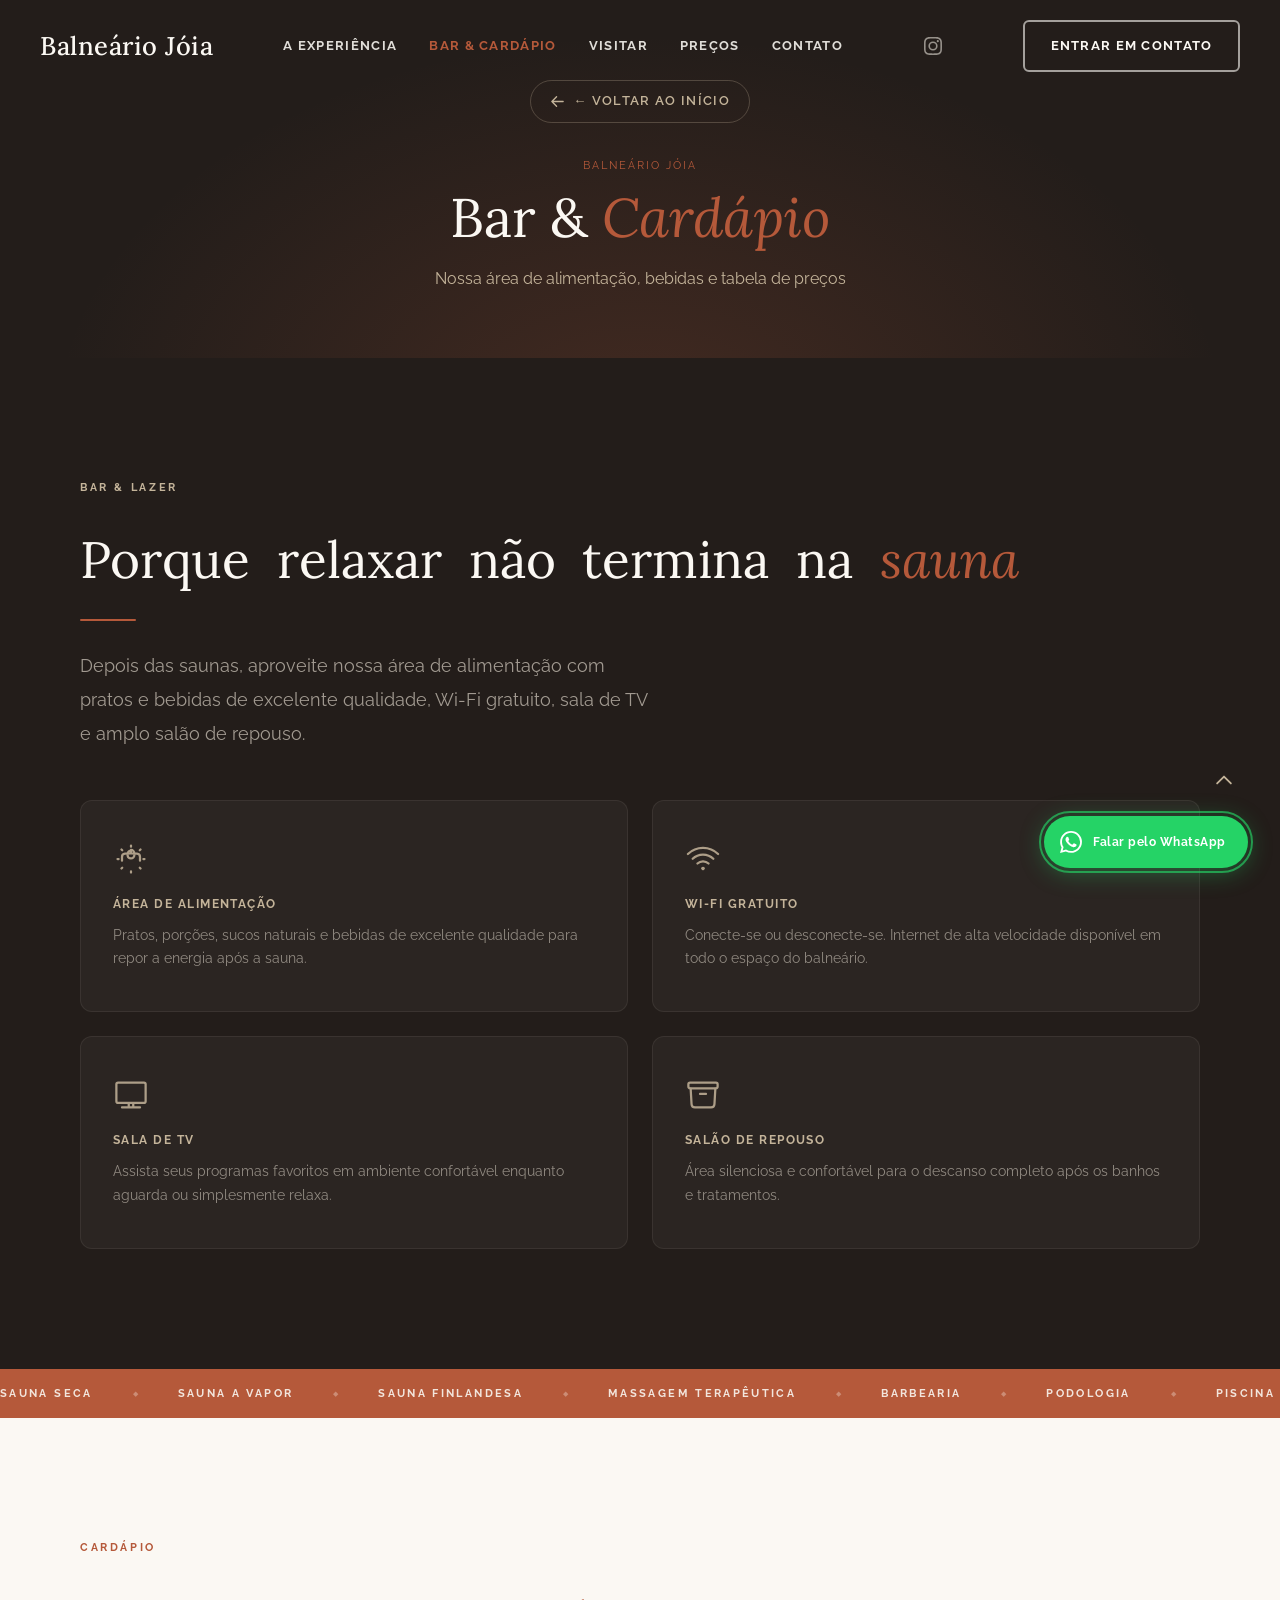
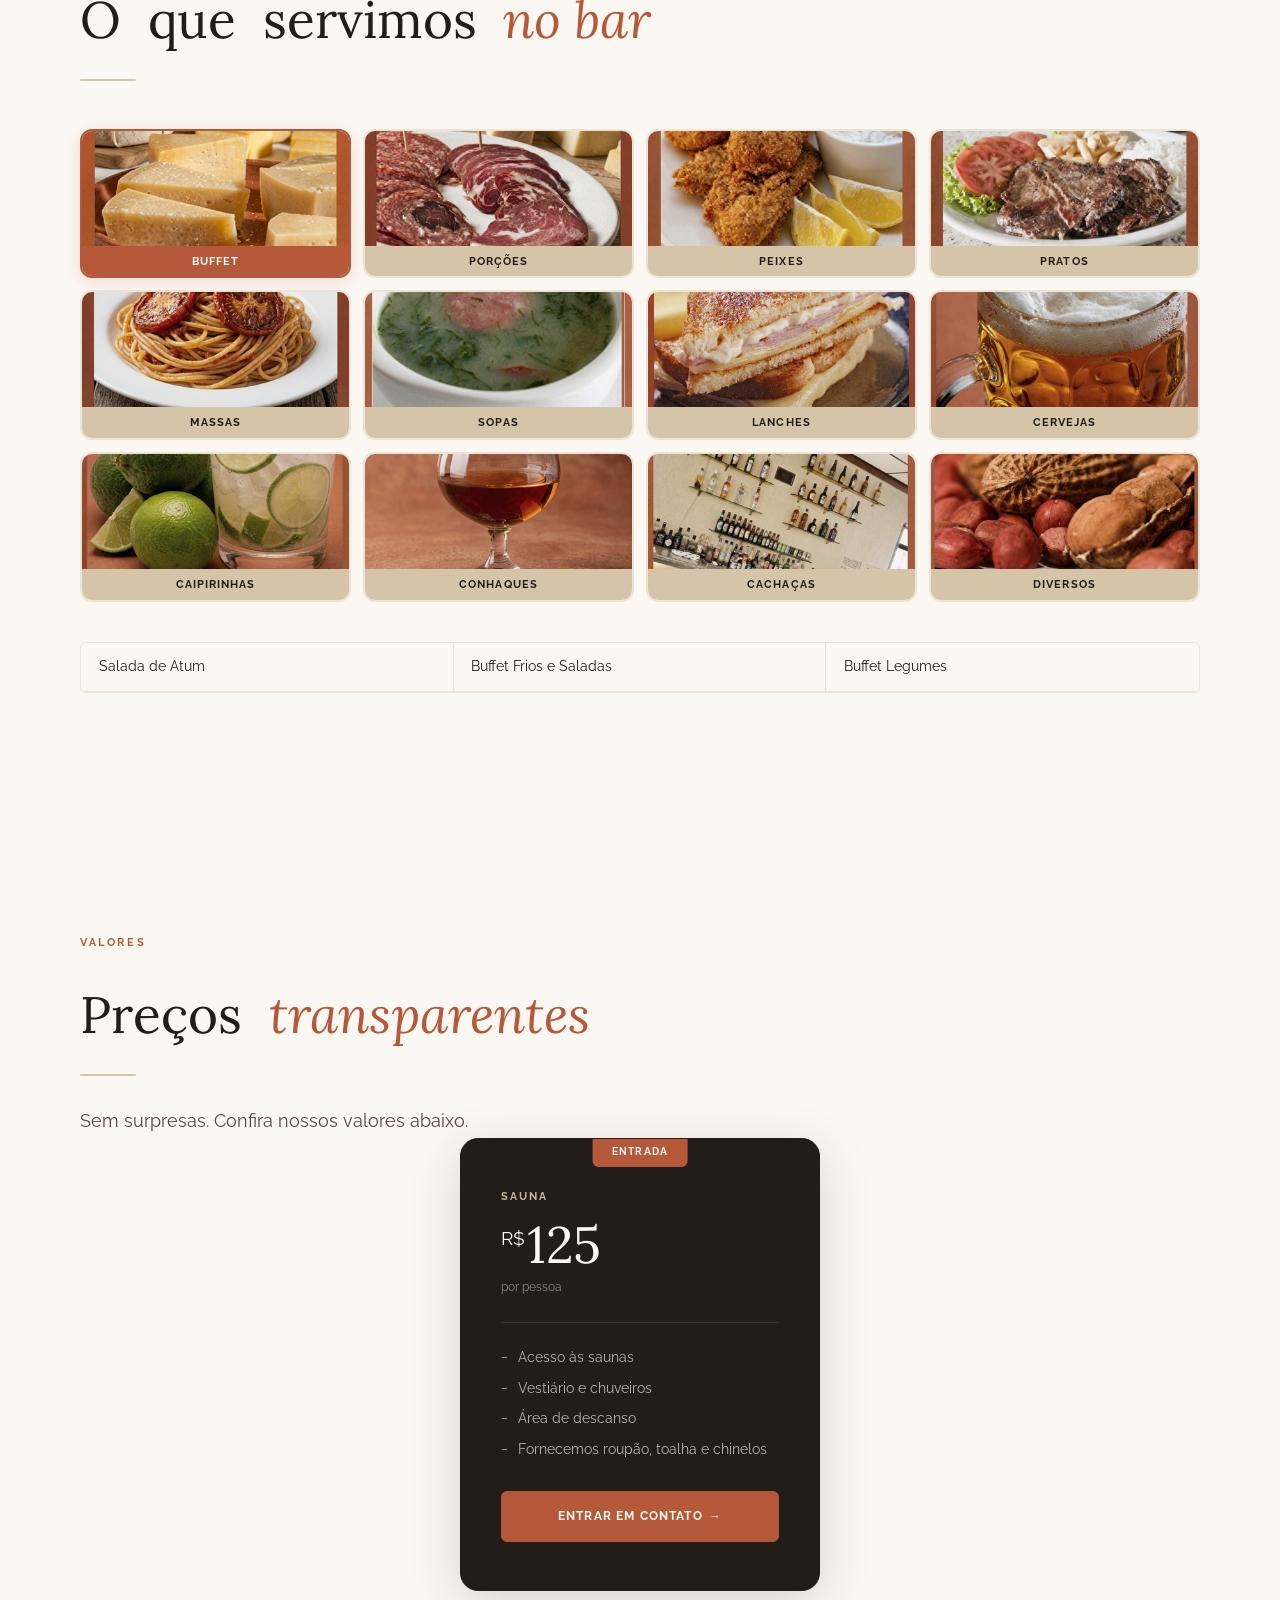
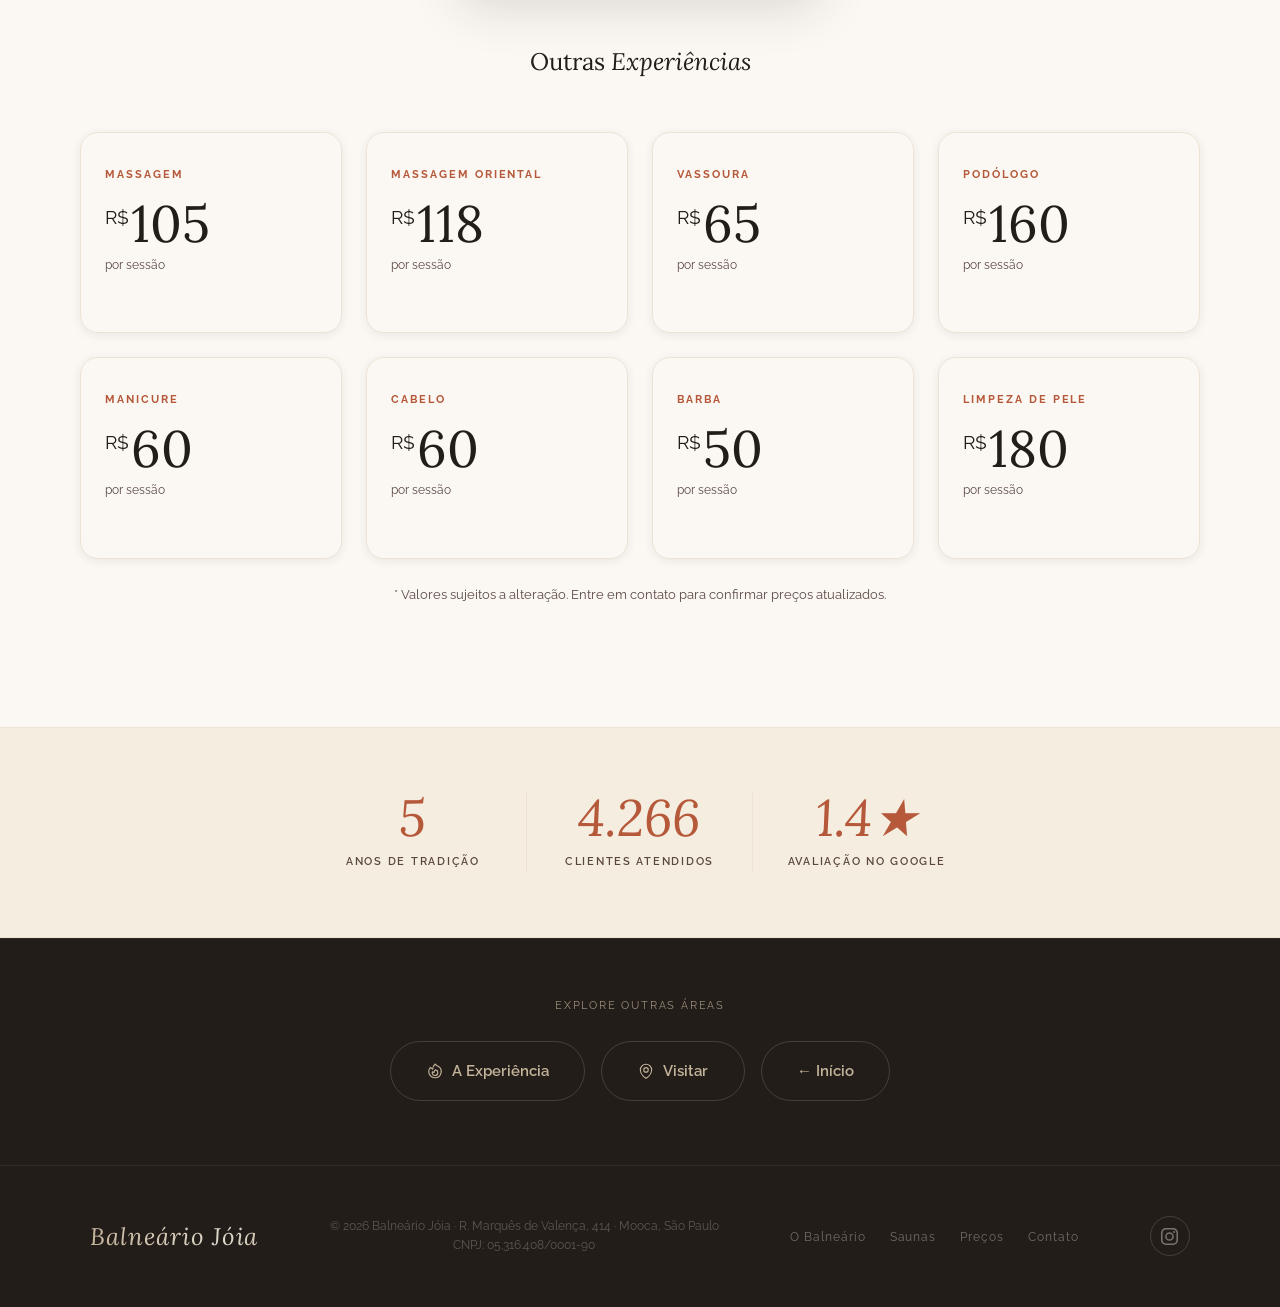
==== commit 278d1113: "Atualiza CNPJ e reestrutura seção de preços Substitui CNPJ placeholder pelo número real (05.316.408/" ====
--- a/bar-cardapio.html
+++ b/bar-cardapio.html
@@ -330,53 +330,75 @@
       <span class="section-label">Valores</span>
       <h2 class="section-title">Preços <em>transparentes</em></h2>
       <div class="divider"></div>
-      <p class="section-body">Sem surpresas. Consulte nossa tabela de valores ou entre em contato para pacotes especiais e grupos.</p>
-    </div>
-    <div class="precos-grid">
-      <div class="preco-card reveal reveal-delay-1">
-        <div class="preco-plano">Entrada</div>
-        <div class="preco-valor"><span>R$</span>XX</div>
-        <div class="preco-periodo">por pessoa · dia de semana</div>
+      <p class="section-body">Sem surpresas. Confira nossos valores abaixo.</p>
+    </div>
+
+    <!-- Card principal: Sauna -->
+    <div style="display:flex; justify-content:center; margin-bottom:3rem;">
+      <div class="preco-card destaque reveal" style="max-width:360px; width:100%; position:relative;">
+        <div class="preco-tag-best">Entrada</div>
+        <div class="preco-plano">Sauna</div>
+        <div class="preco-valor"><span>R$</span>125</div>
+        <div class="preco-periodo">por pessoa</div>
         <div class="preco-divider"></div>
         <ul class="preco-items">
           <li>Acesso às saunas</li>
           <li>Vestiário e chuveiros</li>
           <li>Área de descanso</li>
-          <li>Toalha incluída</li>
+          <li>Fornecemos roupão, toalha e chinelos</li>
         </ul>
-        <a href="https://wa.me/551126010545" class="preco-cta" target="_blank" rel="noopener">Saber mais</a>
-      </div>
-      <div class="preco-card destaque reveal reveal-delay-2">
-        <div class="preco-tag-best">Mais popular</div>
-        <div class="preco-plano">Pacote Completo</div>
-        <div class="preco-valor"><span>R$</span>XX</div>
-        <div class="preco-periodo">por pessoa · inclui massagem</div>
-        <div class="preco-divider"></div>
-        <ul class="preco-items">
-          <li>Tudo da entrada</li>
-          <li>Massagem relaxante 40min</li>
-          <li>1 consumação no bar</li>
-          <li>Vassoura de eucalipto</li>
-        </ul>
-        <a href="https://wa.me/551126010545" class="preco-cta" target="_blank" rel="noopener">Reservar agora</a>
-      </div>
-      <div class="preco-card reveal reveal-delay-3">
-        <div class="preco-plano">Pacote Premium</div>
-        <div class="preco-valor"><span>R$</span>XX</div>
-        <div class="preco-periodo">por pessoa · fins de semana</div>
-        <div class="preco-divider"></div>
-        <ul class="preco-items">
-          <li>Tudo da entrada</li>
-          <li>Massagem relaxante 60min</li>
-          <li>Barba ou serviço de estética</li>
-          <li>2 consumações no bar</li>
-          <li>Reserva com hora marcada</li>
-        </ul>
-        <a href="https://wa.me/551126010545" class="preco-cta" target="_blank" rel="noopener">Reservar agora</a>
+        <a href="https://wa.me/551126010545" class="preco-cta" target="_blank" rel="noopener">Entrar em contato</a>
+      </div>
+    </div>
+
+    <!-- Outras Experiências -->
+    <div class="reveal" style="text-align:center; margin-bottom:2rem;">
+      <h3 style="font-family:var(--font-display); font-size:1.5rem; color:var(--charcoal); font-weight:400;">Outras <em>Experiências</em></h3>
+    </div>
+    <div class="precos-grid" style="grid-template-columns: repeat(4, 1fr);">
+      <div class="preco-card reveal reveal-delay-1" style="padding:2rem 1.5rem;">
+        <div class="preco-plano">Massagem</div>
+        <div class="preco-valor"><span>R$</span>105</div>
+        <div class="preco-periodo">por sessão</div>
+      </div>
+      <div class="preco-card reveal reveal-delay-2" style="padding:2rem 1.5rem;">
+        <div class="preco-plano">Massagem Oriental</div>
+        <div class="preco-valor"><span>R$</span>118</div>
+        <div class="preco-periodo">por sessão</div>
+      </div>
+      <div class="preco-card reveal reveal-delay-3" style="padding:2rem 1.5rem;">
+        <div class="preco-plano">Vassoura</div>
+        <div class="preco-valor"><span>R$</span>65</div>
+        <div class="preco-periodo">por sessão</div>
+      </div>
+      <div class="preco-card reveal reveal-delay-1" style="padding:2rem 1.5rem;">
+        <div class="preco-plano">Podólogo</div>
+        <div class="preco-valor"><span>R$</span>160</div>
+        <div class="preco-periodo">por sessão</div>
+      </div>
+      <div class="preco-card reveal reveal-delay-2" style="padding:2rem 1.5rem;">
+        <div class="preco-plano">Manicure</div>
+        <div class="preco-valor"><span>R$</span>60</div>
+        <div class="preco-periodo">por sessão</div>
+      </div>
+      <div class="preco-card reveal reveal-delay-3" style="padding:2rem 1.5rem;">
+        <div class="preco-plano">Cabelo</div>
+        <div class="preco-valor"><span>R$</span>60</div>
+        <div class="preco-periodo">por sessão</div>
+      </div>
+      <div class="preco-card reveal reveal-delay-1" style="padding:2rem 1.5rem;">
+        <div class="preco-plano">Barba</div>
+        <div class="preco-valor"><span>R$</span>50</div>
+        <div class="preco-periodo">por sessão</div>
+      </div>
+      <div class="preco-card reveal reveal-delay-2" style="padding:2rem 1.5rem;">
+        <div class="preco-plano">Limpeza de Pele</div>
+        <div class="preco-valor"><span>R$</span>180</div>
+        <div class="preco-periodo">por sessão</div>
       </div>
     </div>
     <p style="text-align: center; margin-top: 1.5rem; font-size: 0.8rem; color: var(--muted);">
-      * Valores sujeitos a alteração. Entre em contato para confirmar preços atualizados e promoções.
+      * Valores sujeitos a alteração. Entre em contato para confirmar preços atualizados.
     </p>
   </div>
 </section>
@@ -420,7 +442,7 @@
     <div class="footer-logo">Balneário Jóia</div>
     <p class="footer-copy">
       © 2026 Balneário Jóia · R. Marquês de Valença, 414 · Mooca, São Paulo<br>
-      CNPJ: XX.XXX.XXX/0001-XX
+      CNPJ: 05.316.408/0001-90
     </p>
     <ul class="footer-links">
       <li><a href="#sobre">O Balneário</a></li>
